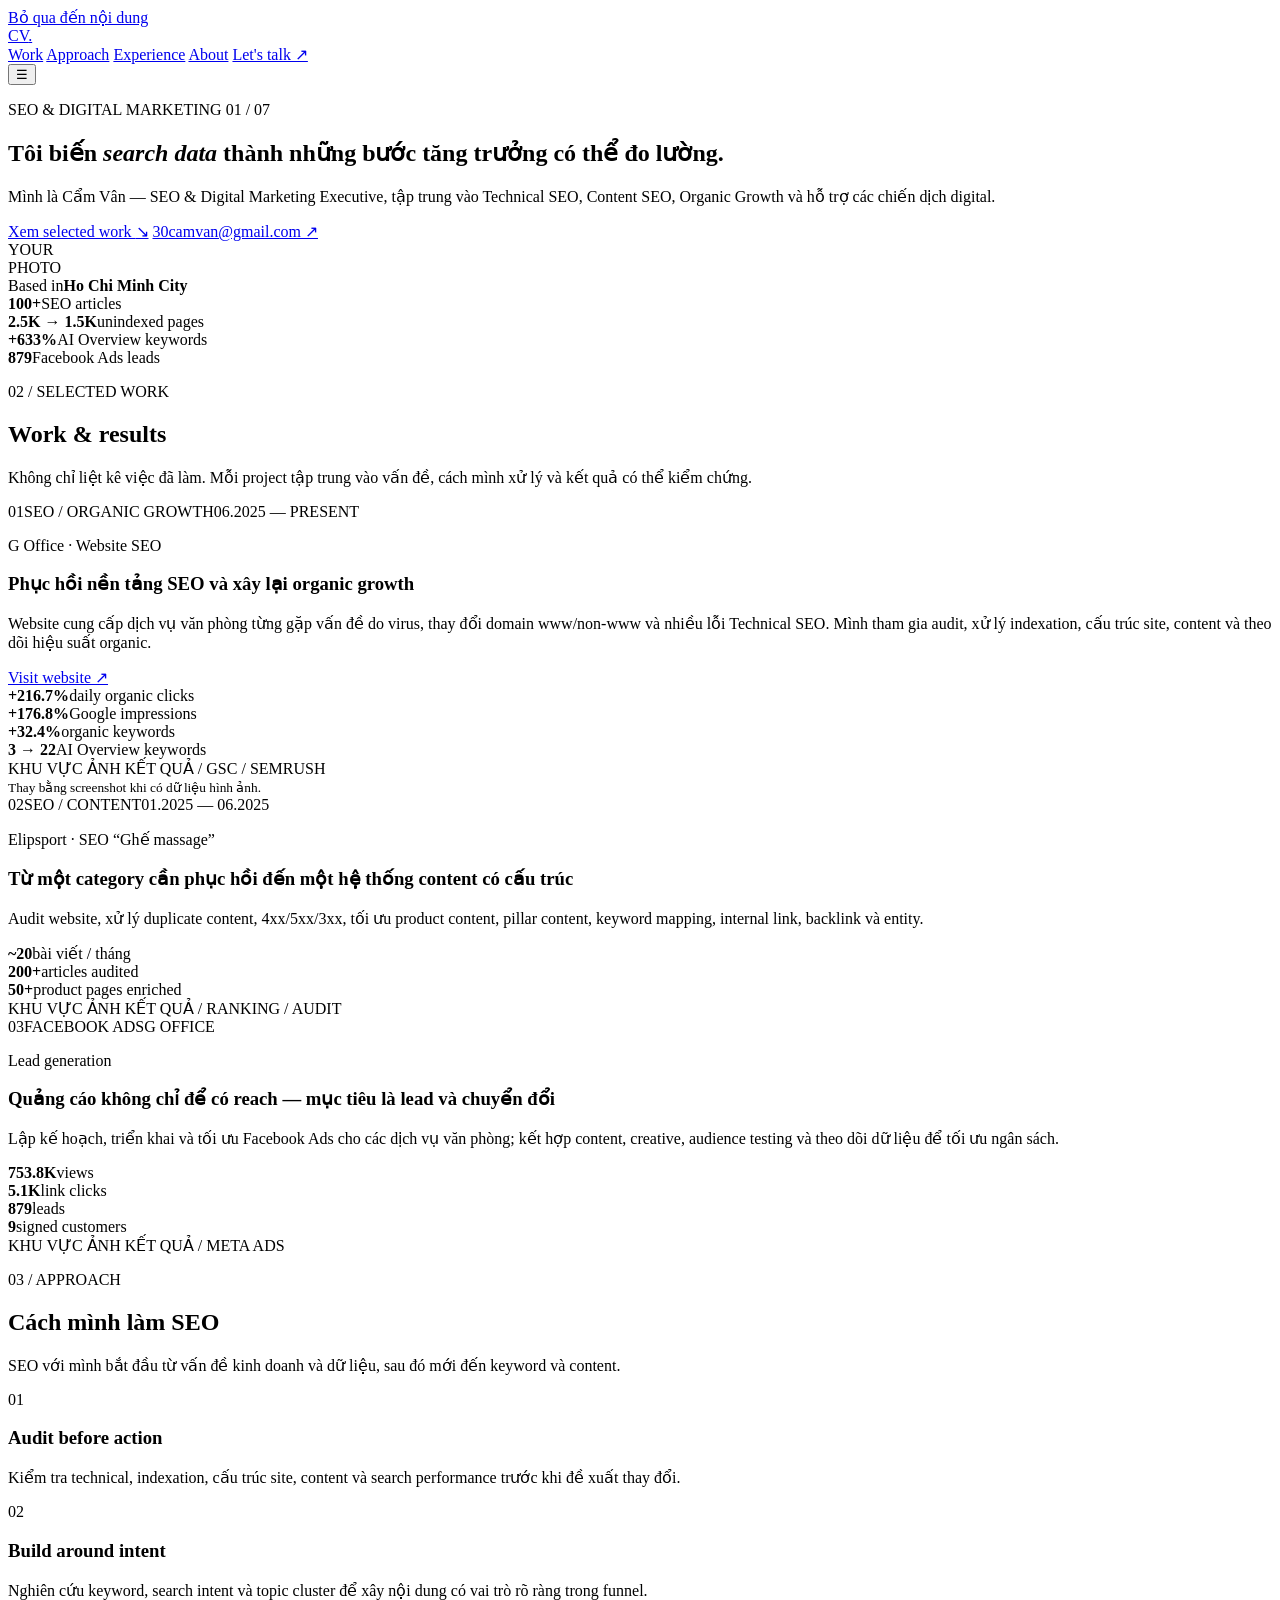
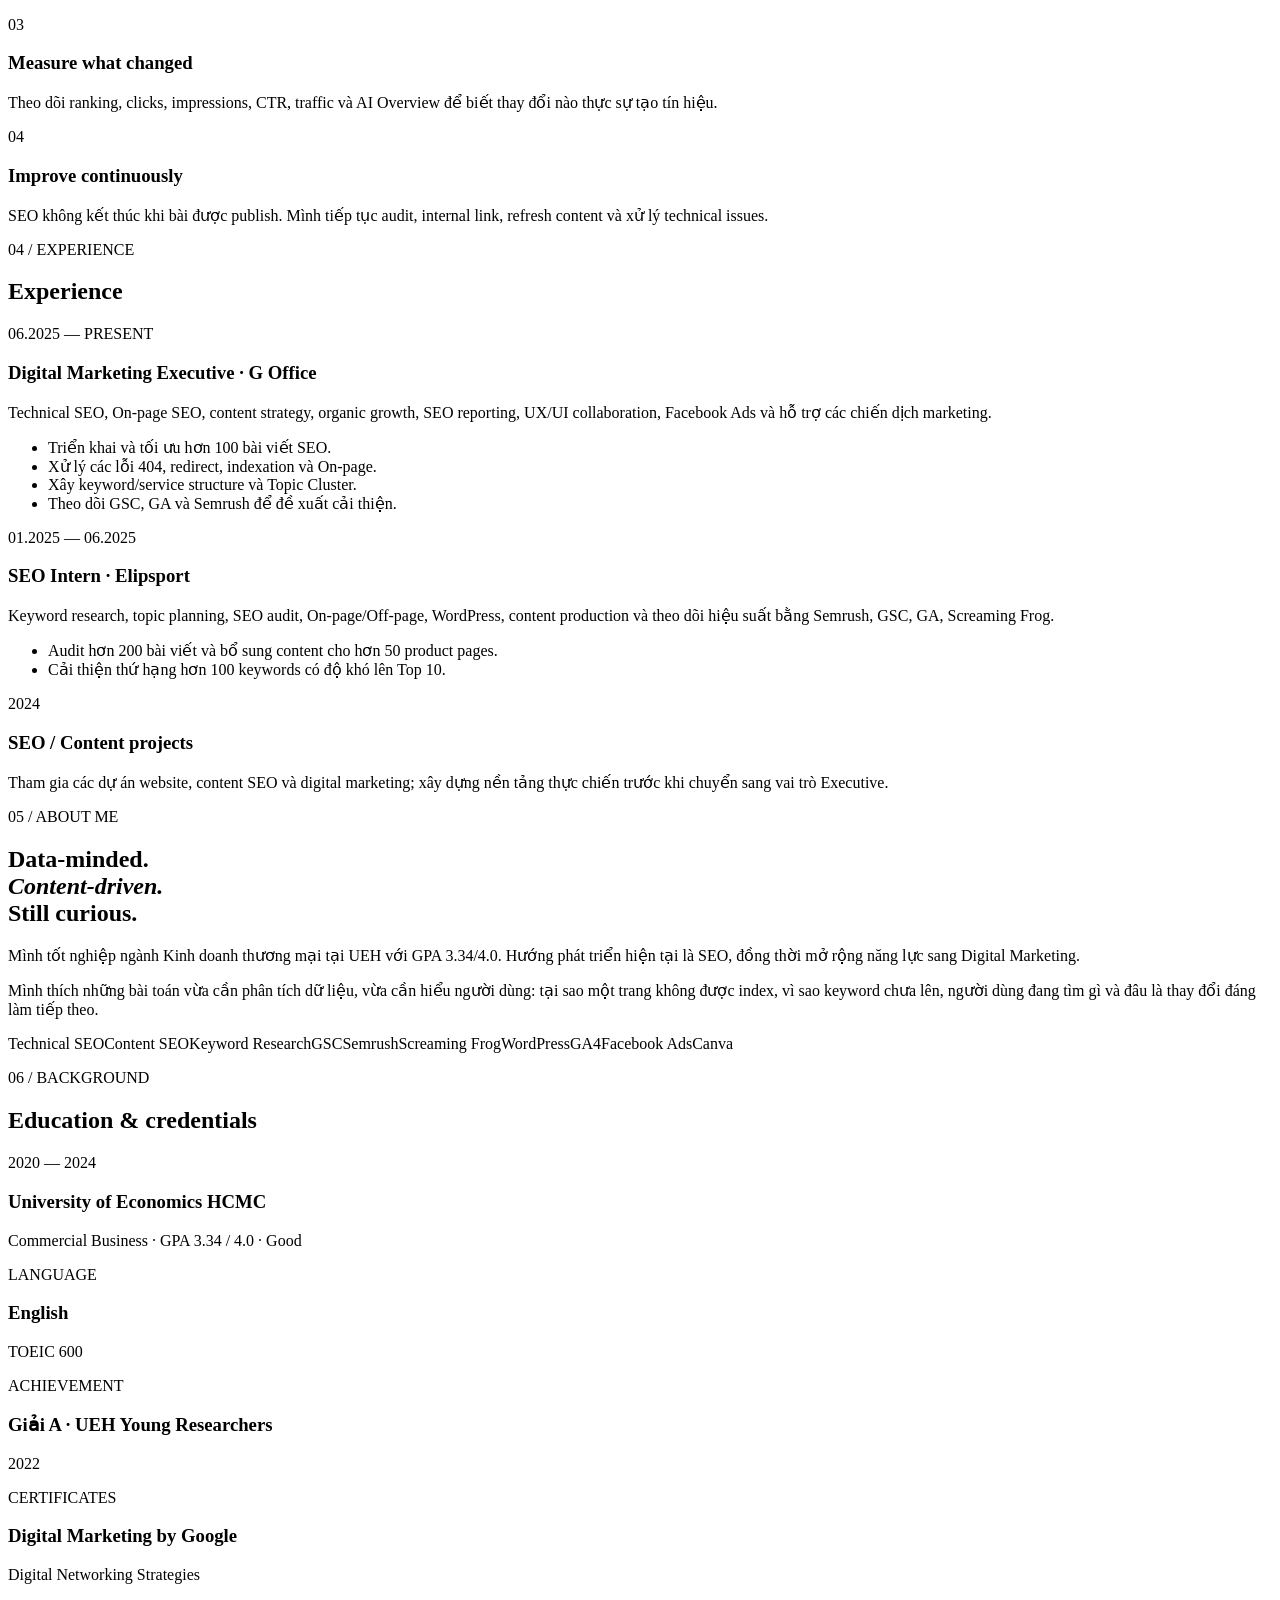
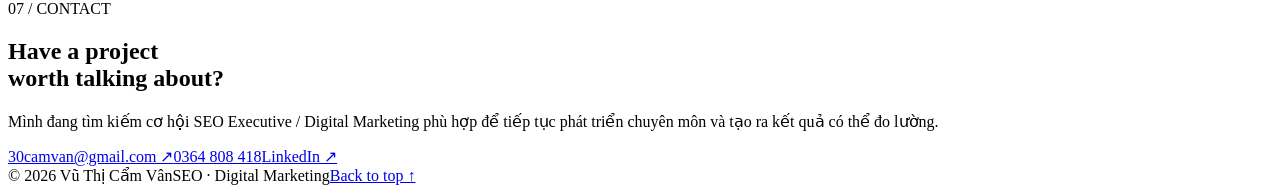
==== index.html @ 43e111ee "Create portfolio website homepage" ====
<!doctype html>
<html lang="vi">
<head>
  <meta charset="utf-8">
  <meta name="viewport" content="width=device-width, initial-scale=1">
  <title>Vũ Thị Cẩm Vân | SEO & Digital Marketing Executive</title>
  <meta name="description" content="Portfolio của Vũ Thị Cẩm Vân — SEO & Digital Marketing Executive tập trung vào Technical SEO, Content SEO, Organic Growth và Facebook Ads.">
  <meta name="author" content="Vũ Thị Cẩm Vân">
  <meta name="robots" content="index, follow">
  <link rel="canonical" href="https://camvanwork.github.io/">
  <meta property="og:type" content="website">
  <meta property="og:locale" content="vi_VN">
  <meta property="og:title" content="Vũ Thị Cẩm Vân | SEO & Digital Marketing Executive">
  <meta property="og:description" content="Portfolio về SEO, Organic Growth, Content và Digital Marketing của Vũ Thị Cẩm Vân.">
  <meta property="og:url" content="https://camvanwork.github.io/">
  <meta name="twitter:card" content="summary_large_image">
  <meta name="theme-color" content="#f4d35e">
  <link rel="stylesheet" href="style.css">
  <script type="application/ld+json">
  {
    "@context":"https://schema.org",
    "@type":"Person",
    "name":"Vũ Thị Cẩm Vân",
    "url":"https://camvanwork.github.io/",
    "jobTitle":"SEO & Digital Marketing Executive",
    "email":"mailto:30camvan@gmail.com",
    "telephone":"+84364808418",
    "sameAs":["https://www.linkedin.com/in/30camvan/"],
    "knowsAbout":["Technical SEO","On-page SEO","Content SEO","Organic Growth","Facebook Ads","Digital Marketing"]
  }
  </script>
</head>
<body>
  <a class="skip-link" href="#main">Bỏ qua đến nội dung</a>

  <header class="site-header">
    <nav class="nav container" aria-label="Điều hướng chính">
      <a class="brand" href="#top" aria-label="Vũ Thị Cẩm Vân - Trang chủ">CV<span>.</span></a>
      <div class="nav-links">
        <a href="#work">Work</a>
        <a href="#approach">Approach</a>
        <a href="#experience">Experience</a>
        <a href="#about">About</a>
        <a class="nav-cta" href="#contact">Let's talk ↗</a>
      </div>
      <button class="menu-toggle" aria-label="Mở menu" aria-expanded="false">☰</button>
    </nav>
  </header>

  <main id="main">
    <section class="hero container" id="top">
      <div class="hero-copy">
        <p class="eyebrow">SEO & DIGITAL MARKETING <span>01 / 07</span></p>
        <h1>Tôi biến <em>search data</em> thành những bước tăng trưởng có thể đo lường.</h1>
        <p class="hero-lead">Mình là Cẩm Vân — SEO & Digital Marketing Executive, tập trung vào Technical SEO, Content SEO, Organic Growth và hỗ trợ các chiến dịch digital.</p>
        <div class="hero-actions">
          <a class="button button-dark" href="#work">Xem selected work <span>↘</span></a>
          <a class="text-link" href="mailto:30camvan@gmail.com">30camvan@gmail.com ↗</a>
        </div>
      </div>
      <div class="hero-side">
        <div class="portrait-placeholder" aria-label="Khu vực ảnh chân dung">
          <span>YOUR<br>PHOTO</span>
        </div>
        <div class="hero-note"><span>Based in</span><strong>Ho Chi Minh City</strong></div>
      </div>
    </section>

    <section class="proof-strip" aria-label="Điểm nổi bật">
      <div class="container proof-grid">
        <div><strong>100+</strong><span>SEO articles</span></div>
        <div><strong>2.5K → 1.5K</strong><span>unindexed pages</span></div>
        <div><strong>+633%</strong><span>AI Overview keywords</span></div>
        <div><strong>879</strong><span>Facebook Ads leads</span></div>
      </div>
    </section>

    <section class="section container" id="work">
      <div class="section-head">
        <p class="eyebrow">02 / SELECTED WORK</p>
        <h2>Work & results</h2>
        <p>Không chỉ liệt kê việc đã làm. Mỗi project tập trung vào vấn đề, cách mình xử lý và kết quả có thể kiểm chứng.</p>
      </div>

      <article class="case-card case-featured">
        <div class="case-meta"><span>01</span><span>SEO / ORGANIC GROWTH</span><span>06.2025 — PRESENT</span></div>
        <div class="case-body">
          <div>
            <p class="case-label">G Office · Website SEO</p>
            <h3>Phục hồi nền tảng SEO và xây lại organic growth</h3>
            <p>Website cung cấp dịch vụ văn phòng từng gặp vấn đề do virus, thay đổi domain www/non-www và nhiều lỗi Technical SEO. Mình tham gia audit, xử lý indexation, cấu trúc site, content và theo dõi hiệu suất organic.</p>
            <a class="arrow-link" href="https://goffice.vn/" target="_blank" rel="noopener noreferrer">Visit website ↗</a>
          </div>
          <div class="metric-grid">
            <div><strong>+216.7%</strong><span>daily organic clicks</span></div>
            <div><strong>+176.8%</strong><span>Google impressions</span></div>
            <div><strong>+32.4%</strong><span>organic keywords</span></div>
            <div><strong>3 → 22</strong><span>AI Overview keywords</span></div>
          </div>
        </div>
        <div class="result-placeholder">KHU VỰC ẢNH KẾT QUẢ / GSC / SEMRUSH<br><small>Thay bằng screenshot khi có dữ liệu hình ảnh.</small></div>
      </article>

      <article class="case-card">
        <div class="case-meta"><span>02</span><span>SEO / CONTENT</span><span>01.2025 — 06.2025</span></div>
        <div class="case-body two-col">
          <div><p class="case-label">Elipsport · SEO “Ghế massage”</p><h3>Từ một category cần phục hồi đến một hệ thống content có cấu trúc</h3><p>Audit website, xử lý duplicate content, 4xx/5xx/3xx, tối ưu product content, pillar content, keyword mapping, internal link, backlink và entity.</p></div>
          <div class="metric-stack"><div><strong>~20</strong><span>bài viết / tháng</span></div><div><strong>200+</strong><span>articles audited</span></div><div><strong>50+</strong><span>product pages enriched</span></div></div>
        </div>
        <div class="result-placeholder compact">KHU VỰC ẢNH KẾT QUẢ / RANKING / AUDIT</div>
      </article>

      <article class="case-card">
        <div class="case-meta"><span>03</span><span>FACEBOOK ADS</span><span>G OFFICE</span></div>
        <div class="case-body two-col">
          <div><p class="case-label">Lead generation</p><h3>Quảng cáo không chỉ để có reach — mục tiêu là lead và chuyển đổi</h3><p>Lập kế hoạch, triển khai và tối ưu Facebook Ads cho các dịch vụ văn phòng; kết hợp content, creative, audience testing và theo dõi dữ liệu để tối ưu ngân sách.</p></div>
          <div class="metric-stack"><div><strong>753.8K</strong><span>views</span></div><div><strong>5.1K</strong><span>link clicks</span></div><div><strong>879</strong><span>leads</span></div><div><strong>9</strong><span>signed customers</span></div></div>
        </div>
        <div class="result-placeholder compact">KHU VỰC ẢNH KẾT QUẢ / META ADS</div>
      </article>
    </section>

    <section class="section section-soft" id="approach">
      <div class="container">
        <div class="section-head narrow"><p class="eyebrow">03 / APPROACH</p><h2>Cách mình làm SEO</h2><p>SEO với mình bắt đầu từ vấn đề kinh doanh và dữ liệu, sau đó mới đến keyword và content.</p></div>
        <div class="approach-list">
          <div class="approach-item"><span>01</span><div><h3>Audit before action</h3><p>Kiểm tra technical, indexation, cấu trúc site, content và search performance trước khi đề xuất thay đổi.</p></div></div>
          <div class="approach-item"><span>02</span><div><h3>Build around intent</h3><p>Nghiên cứu keyword, search intent và topic cluster để xây nội dung có vai trò rõ ràng trong funnel.</p></div></div>
          <div class="approach-item"><span>03</span><div><h3>Measure what changed</h3><p>Theo dõi ranking, clicks, impressions, CTR, traffic và AI Overview để biết thay đổi nào thực sự tạo tín hiệu.</p></div></div>
          <div class="approach-item"><span>04</span><div><h3>Improve continuously</h3><p>SEO không kết thúc khi bài được publish. Mình tiếp tục audit, internal link, refresh content và xử lý technical issues.</p></div></div>
        </div>
      </div>
    </section>

    <section class="section container" id="experience">
      <div class="section-head"><p class="eyebrow">04 / EXPERIENCE</p><h2>Experience</h2></div>
      <div class="timeline">
        <article><div class="timeline-date">06.2025 — PRESENT</div><div><h3>Digital Marketing Executive · G Office</h3><p>Technical SEO, On-page SEO, content strategy, organic growth, SEO reporting, UX/UI collaboration, Facebook Ads và hỗ trợ các chiến dịch marketing.</p><ul><li>Triển khai và tối ưu hơn 100 bài viết SEO.</li><li>Xử lý các lỗi 404, redirect, indexation và On-page.</li><li>Xây keyword/service structure và Topic Cluster.</li><li>Theo dõi GSC, GA và Semrush để đề xuất cải thiện.</li></ul></div></article>
        <article><div class="timeline-date">01.2025 — 06.2025</div><div><h3>SEO Intern · Elipsport</h3><p>Keyword research, topic planning, SEO audit, On-page/Off-page, WordPress, content production và theo dõi hiệu suất bằng Semrush, GSC, GA, Screaming Frog.</p><ul><li>Audit hơn 200 bài viết và bổ sung content cho hơn 50 product pages.</li><li>Cải thiện thứ hạng hơn 100 keywords có độ khó lên Top 10.</li></ul></div></article>
        <article><div class="timeline-date">2024</div><div><h3>SEO / Content projects</h3><p>Tham gia các dự án website, content SEO và digital marketing; xây dựng nền tảng thực chiến trước khi chuyển sang vai trò Executive.</p></div></article>
      </div>
    </section>

    <section class="section section-dark" id="about">
      <div class="container about-grid">
        <div><p class="eyebrow light">05 / ABOUT ME</p><h2>Data-minded.<br><em>Content-driven.</em><br>Still curious.</h2></div>
        <div class="about-copy"><p>Mình tốt nghiệp ngành Kinh doanh thương mại tại UEH với GPA 3.34/4.0. Hướng phát triển hiện tại là SEO, đồng thời mở rộng năng lực sang Digital Marketing.</p><p>Mình thích những bài toán vừa cần phân tích dữ liệu, vừa cần hiểu người dùng: tại sao một trang không được index, vì sao keyword chưa lên, người dùng đang tìm gì và đâu là thay đổi đáng làm tiếp theo.</p><div class="skill-tags"><span>Technical SEO</span><span>Content SEO</span><span>Keyword Research</span><span>GSC</span><span>Semrush</span><span>Screaming Frog</span><span>WordPress</span><span>GA4</span><span>Facebook Ads</span><span>Canva</span></div></div>
      </div>
    </section>

    <section class="section container" id="education">
      <div class="section-head"><p class="eyebrow">06 / BACKGROUND</p><h2>Education & credentials</h2></div>
      <div class="background-grid">
        <div><span>2020 — 2024</span><h3>University of Economics HCMC</h3><p>Commercial Business · GPA 3.34 / 4.0 · Good</p></div>
        <div><span>LANGUAGE</span><h3>English</h3><p>TOEIC 600</p></div>
        <div><span>ACHIEVEMENT</span><h3>Giải A · UEH Young Researchers</h3><p>2022</p></div>
        <div><span>CERTIFICATES</span><h3>Digital Marketing by Google</h3><p>Digital Networking Strategies</p></div>
      </div>
    </section>

    <section class="contact container" id="contact">
      <p class="eyebrow">07 / CONTACT</p>
      <h2>Have a project<br>worth talking about?</h2>
      <p>Mình đang tìm kiếm cơ hội SEO Executive / Digital Marketing phù hợp để tiếp tục phát triển chuyên môn và tạo ra kết quả có thể đo lường.</p>
      <div class="contact-links"><a href="mailto:30camvan@gmail.com">30camvan@gmail.com ↗</a><a href="tel:+84364808418">0364 808 418</a><a href="https://www.linkedin.com/in/30camvan/" target="_blank" rel="noopener noreferrer">LinkedIn ↗</a></div>
    </section>
  </main>

  <footer class="footer"><div class="container"><span>© 2026 Vũ Thị Cẩm Vân</span><span>SEO · Digital Marketing</span><a href="#top">Back to top ↑</a></div></footer>
  <script src="script.js" defer></script>
</body>
</html>
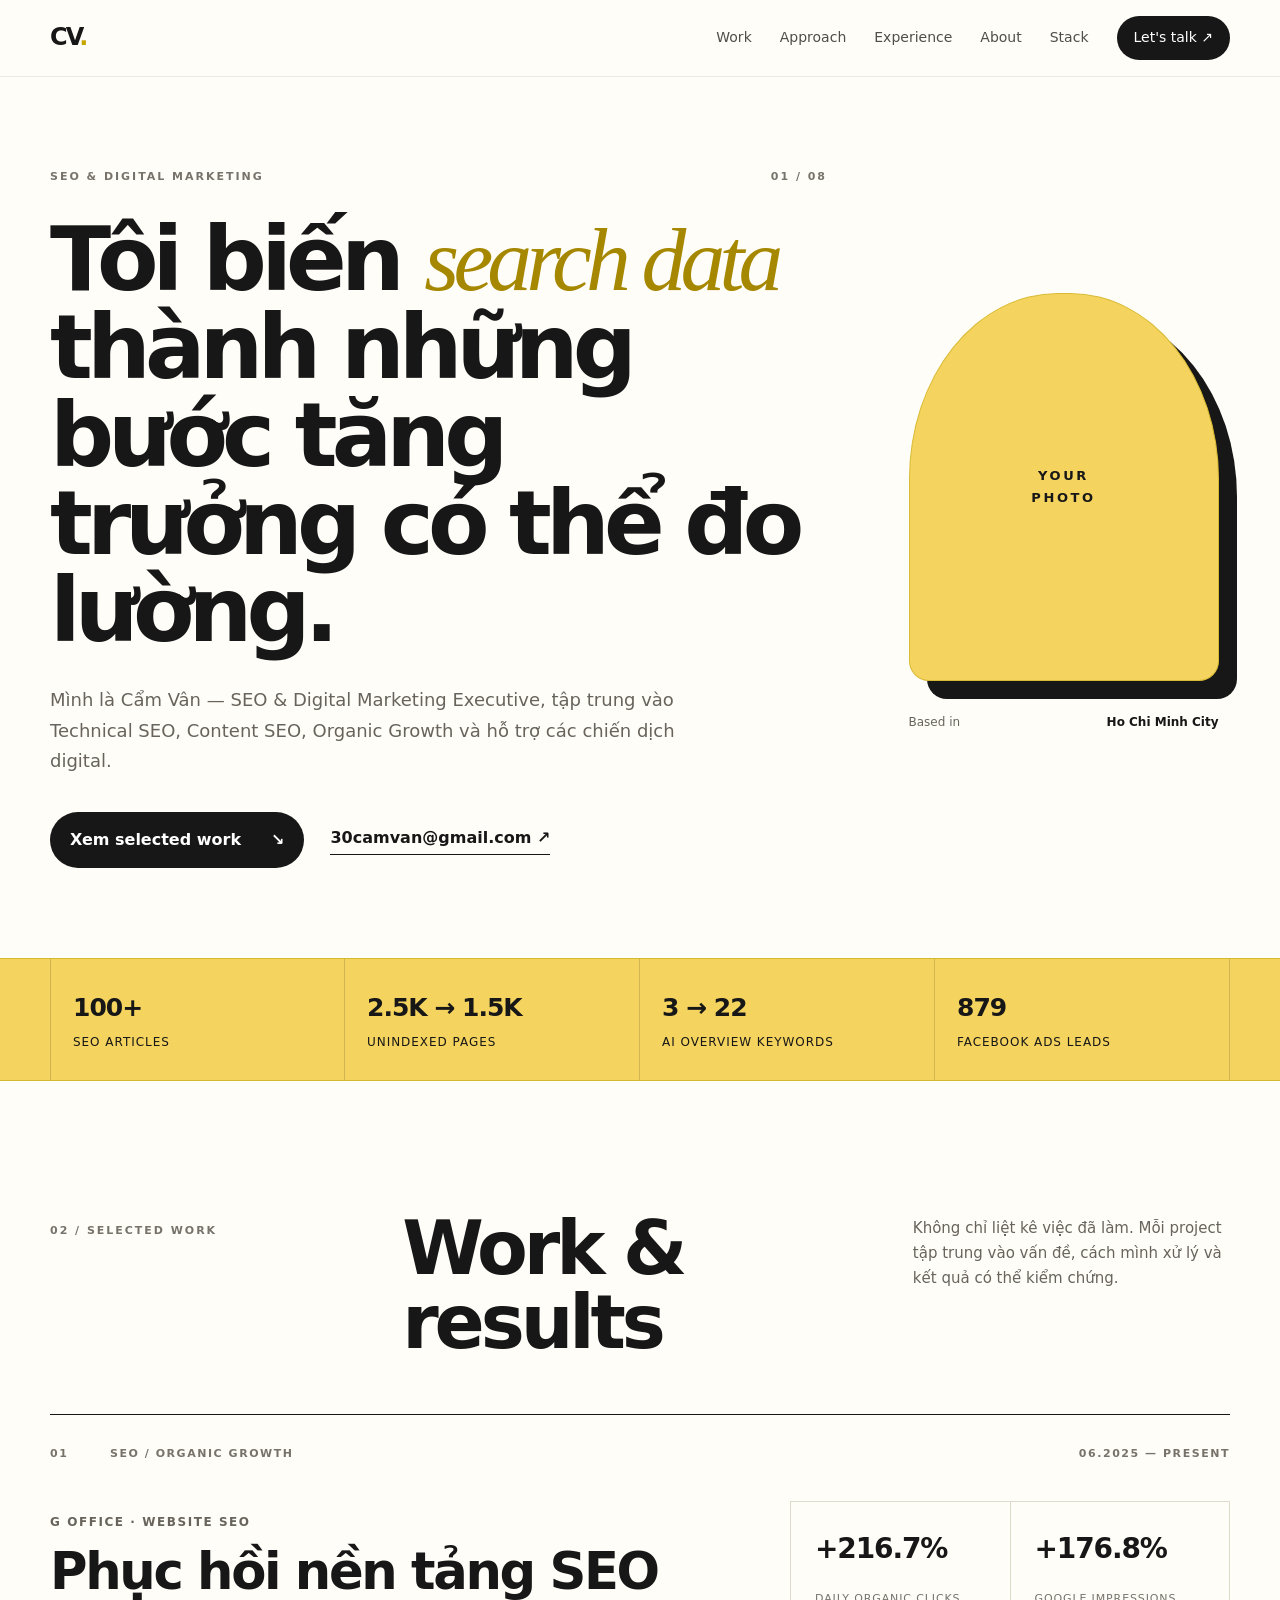
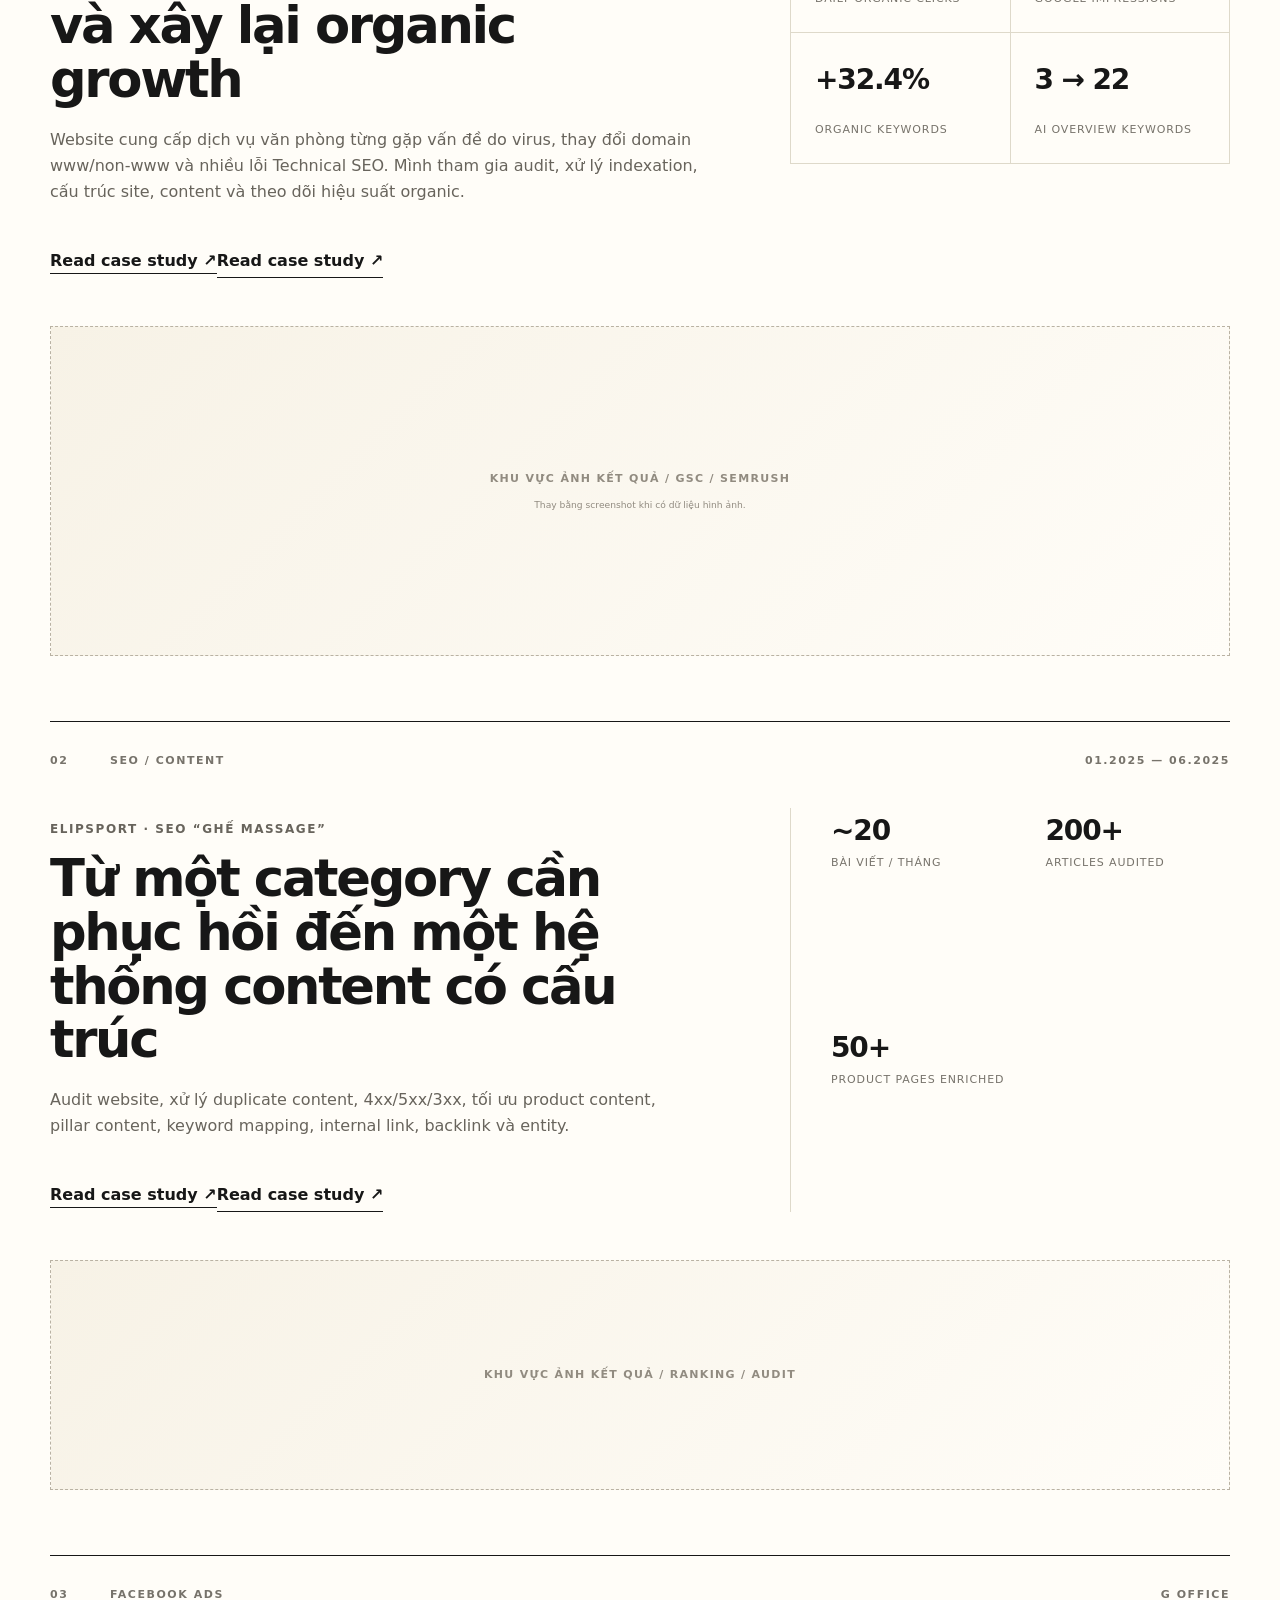
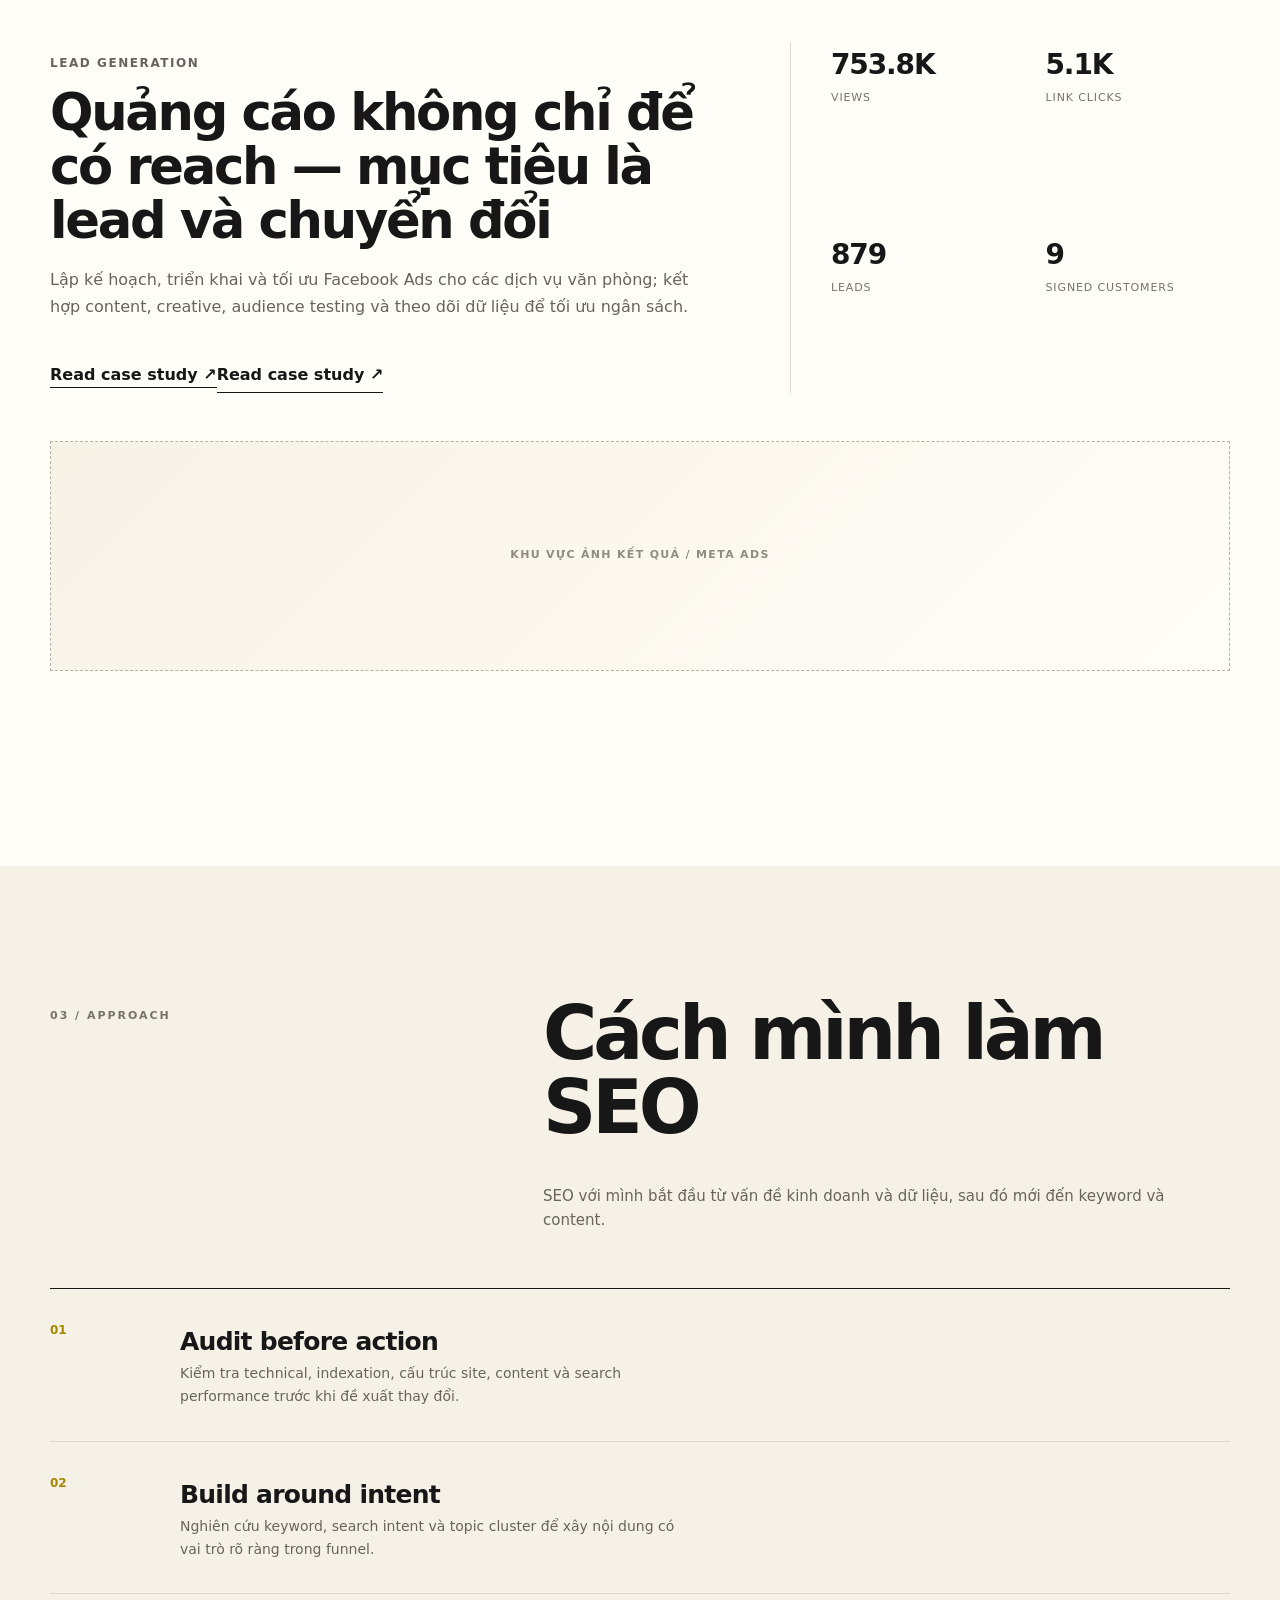
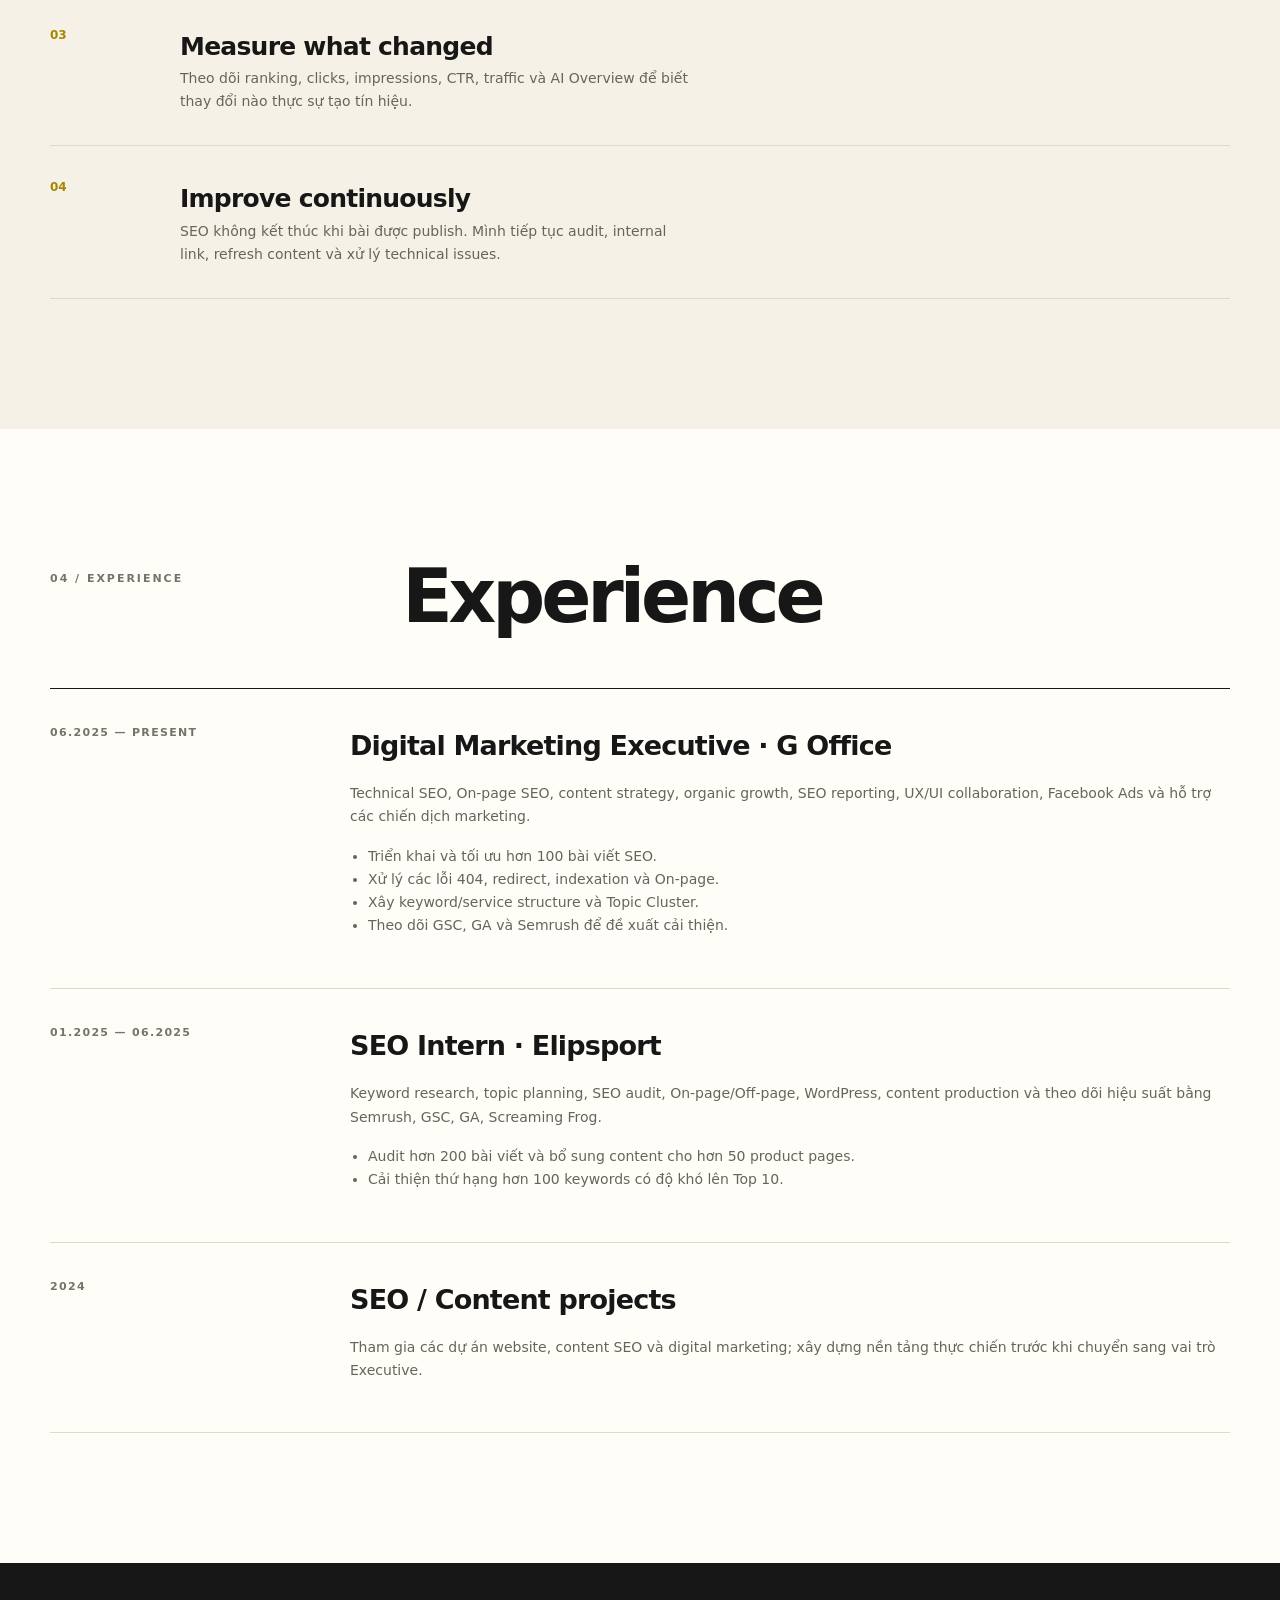
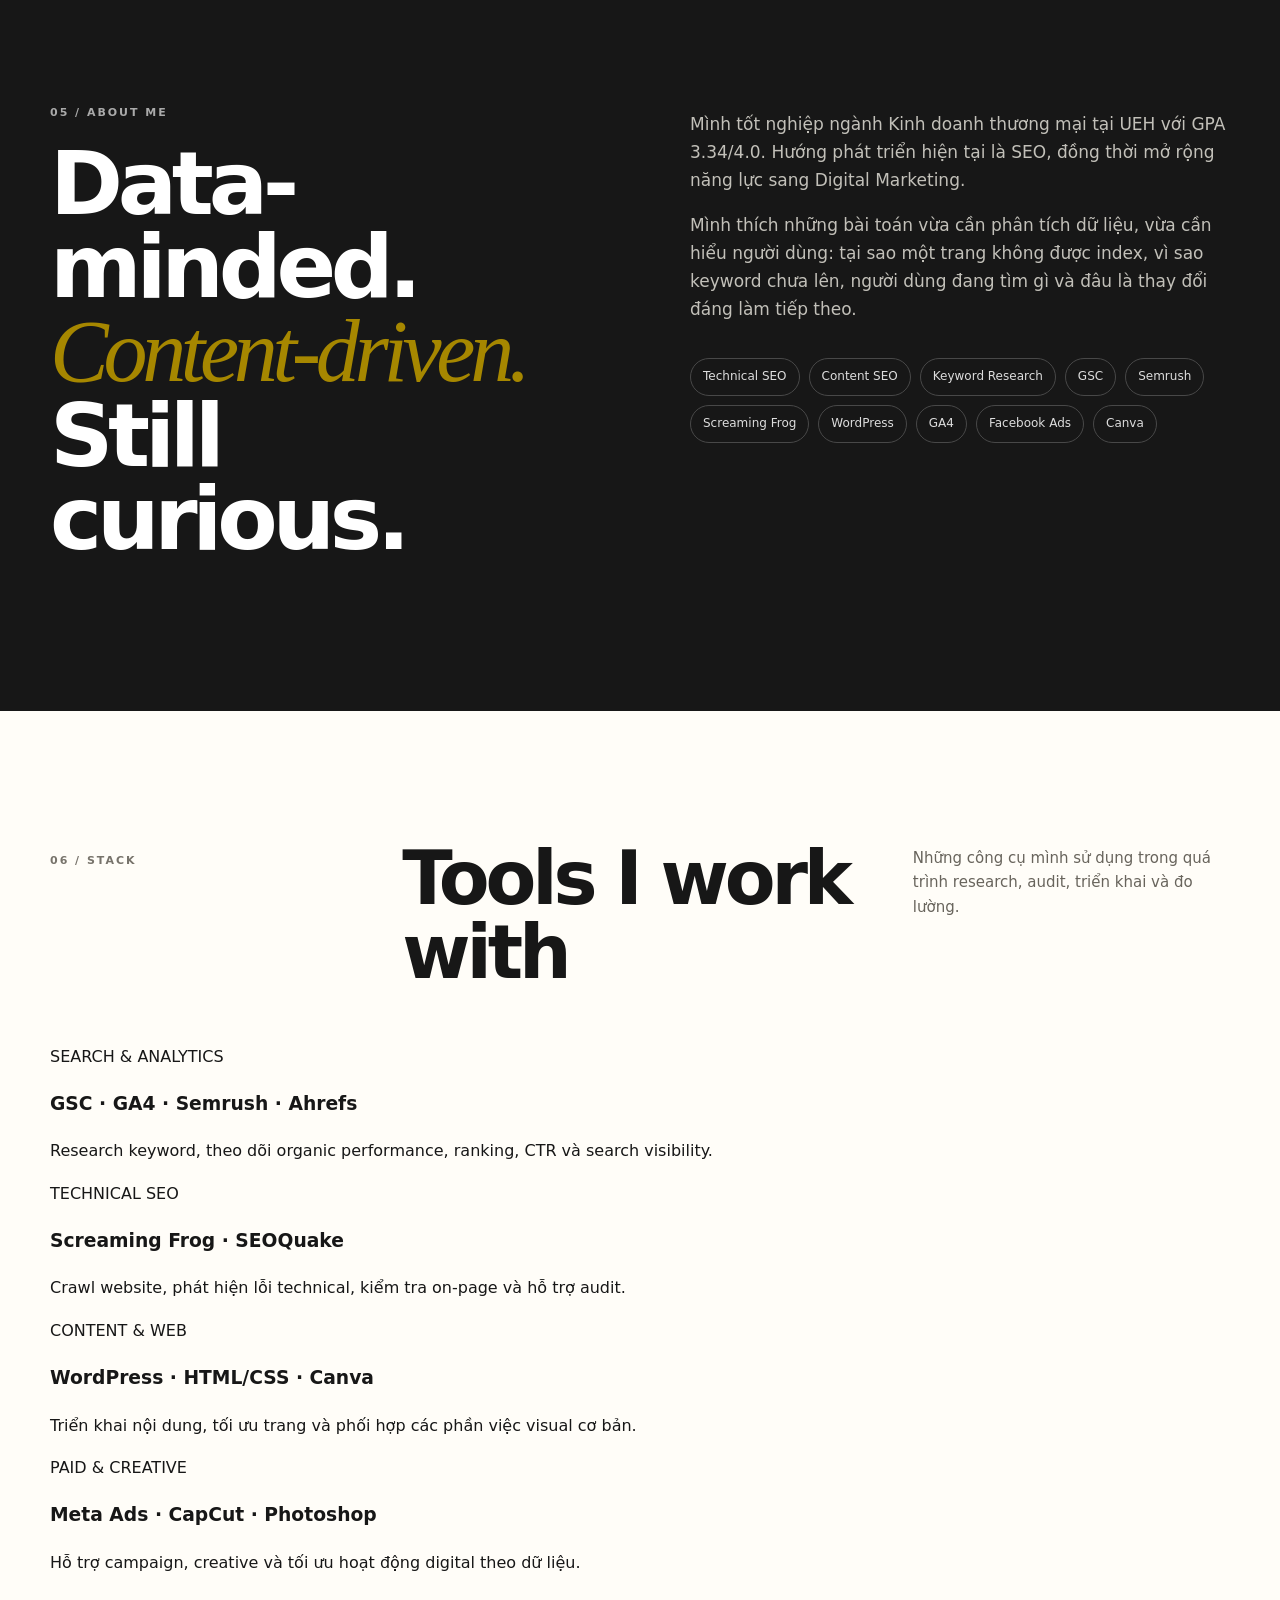
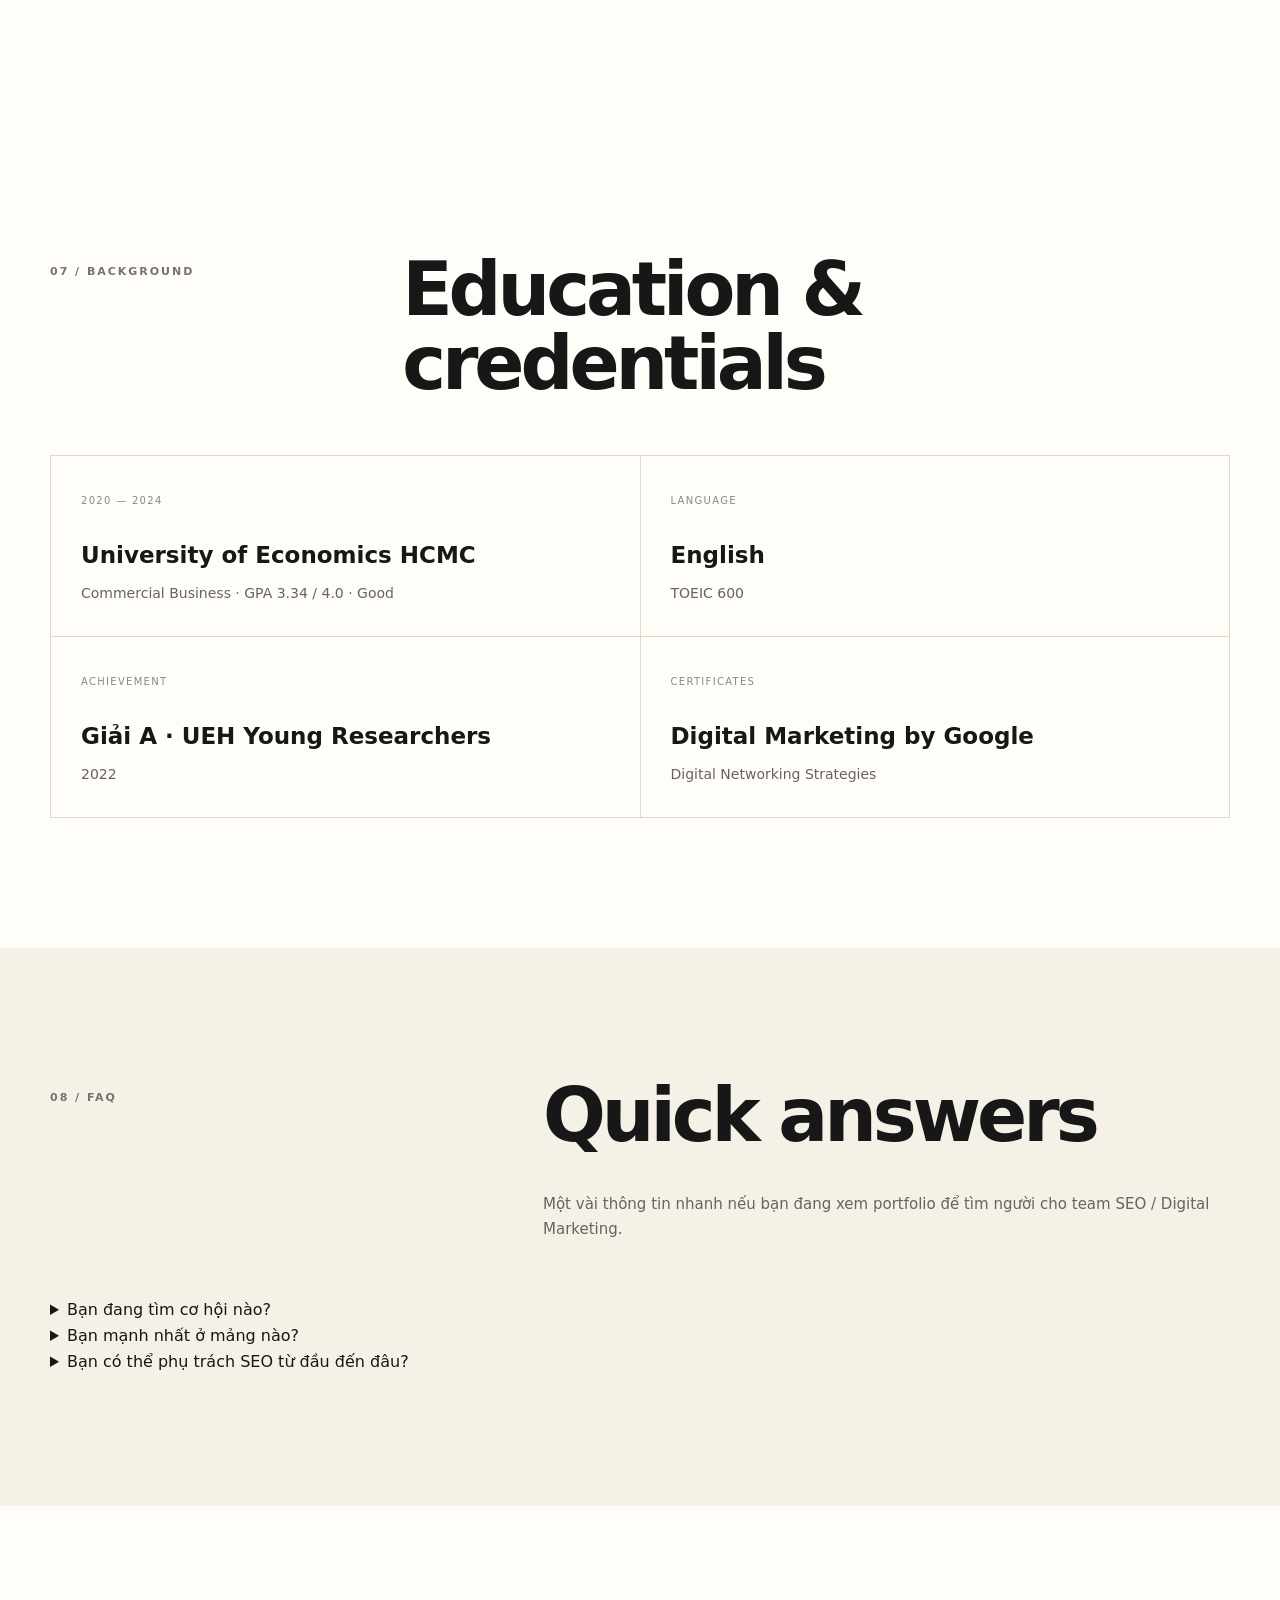
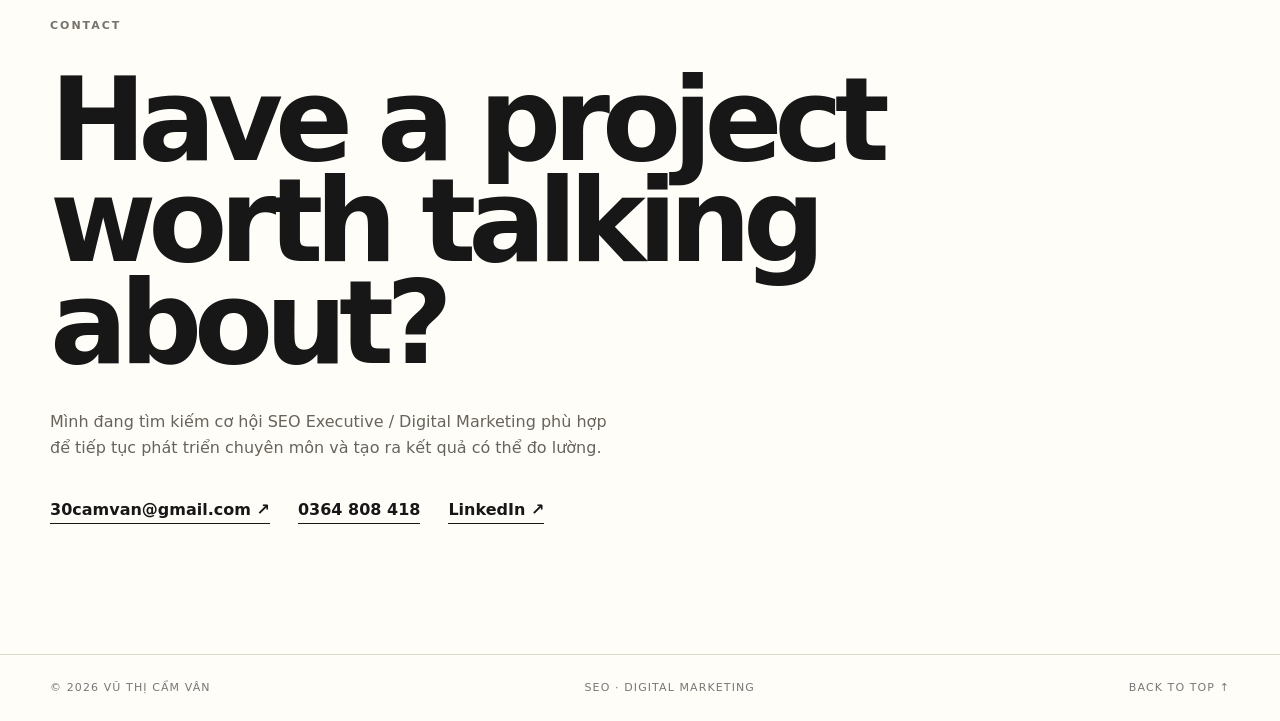
==== commit e1020a5f: "Complete portfolio homepage sections and SEO markup" ====
--- a/index.html
+++ b/index.html
@@ -1,172 +1,29 @@
 <!doctype html>
 <html lang="vi">
 <head>
-  <meta charset="utf-8">
-  <meta name="viewport" content="width=device-width, initial-scale=1">
-  <title>Vũ Thị Cẩm Vân | SEO & Digital Marketing Executive</title>
-  <meta name="description" content="Portfolio của Vũ Thị Cẩm Vân — SEO & Digital Marketing Executive tập trung vào Technical SEO, Content SEO, Organic Growth và Facebook Ads.">
-  <meta name="author" content="Vũ Thị Cẩm Vân">
-  <meta name="robots" content="index, follow">
-  <link rel="canonical" href="https://camvanwork.github.io/">
-  <meta property="og:type" content="website">
-  <meta property="og:locale" content="vi_VN">
-  <meta property="og:title" content="Vũ Thị Cẩm Vân | SEO & Digital Marketing Executive">
-  <meta property="og:description" content="Portfolio về SEO, Organic Growth, Content và Digital Marketing của Vũ Thị Cẩm Vân.">
-  <meta property="og:url" content="https://camvanwork.github.io/">
-  <meta name="twitter:card" content="summary_large_image">
-  <meta name="theme-color" content="#f4d35e">
-  <link rel="stylesheet" href="style.css">
-  <script type="application/ld+json">
-  {
-    "@context":"https://schema.org",
-    "@type":"Person",
-    "name":"Vũ Thị Cẩm Vân",
-    "url":"https://camvanwork.github.io/",
-    "jobTitle":"SEO & Digital Marketing Executive",
-    "email":"mailto:30camvan@gmail.com",
-    "telephone":"+84364808418",
-    "sameAs":["https://www.linkedin.com/in/30camvan/"],
-    "knowsAbout":["Technical SEO","On-page SEO","Content SEO","Organic Growth","Facebook Ads","Digital Marketing"]
-  }
-  </script>
+<meta charset="utf-8"><meta name="viewport" content="width=device-width,initial-scale=1">
+<title>Vũ Thị Cẩm Vân | SEO & Digital Marketing Executive</title>
+<meta name="description" content="Portfolio của Vũ Thị Cẩm Vân — SEO & Digital Marketing Executive tập trung vào Technical SEO, Content SEO, Organic Growth và Facebook Ads."><meta name="author" content="Vũ Thị Cẩm Vân"><meta name="robots" content="index,follow"><link rel="canonical" href="https://camvanwork.github.io/">
+<meta property="og:type" content="website"><meta property="og:locale" content="vi_VN"><meta property="og:title" content="Vũ Thị Cẩm Vân | SEO & Digital Marketing Executive"><meta property="og:description" content="Portfolio về SEO, Organic Growth, Content và Digital Marketing của Vũ Thị Cẩm Vân."><meta property="og:url" content="https://camvanwork.github.io/"><meta name="twitter:card" content="summary_large_image"><meta name="theme-color" content="#f4d35e">
+<link rel="stylesheet" href="style.css">
+<script type="application/ld+json">{"@context":"https://schema.org","@graph":[{"@type":"Person","name":"Vũ Thị Cẩm Vân","url":"https://camvanwork.github.io/","jobTitle":"SEO & Digital Marketing Executive","email":"mailto:30camvan@gmail.com","telephone":"+84364808418","sameAs":["https://www.linkedin.com/in/30camvan/"],"knowsAbout":["Technical SEO","On-page SEO","Content SEO","Organic Growth","Facebook Ads","Digital Marketing"]},{"@type":"WebSite","name":"Vũ Thị Cẩm Vân — Portfolio","url":"https://camvanwork.github.io/","inLanguage":"vi-VN"}]}</script>
 </head>
 <body>
-  <a class="skip-link" href="#main">Bỏ qua đến nội dung</a>
-
-  <header class="site-header">
-    <nav class="nav container" aria-label="Điều hướng chính">
-      <a class="brand" href="#top" aria-label="Vũ Thị Cẩm Vân - Trang chủ">CV<span>.</span></a>
-      <div class="nav-links">
-        <a href="#work">Work</a>
-        <a href="#approach">Approach</a>
-        <a href="#experience">Experience</a>
-        <a href="#about">About</a>
-        <a class="nav-cta" href="#contact">Let's talk ↗</a>
-      </div>
-      <button class="menu-toggle" aria-label="Mở menu" aria-expanded="false">☰</button>
-    </nav>
-  </header>
-
-  <main id="main">
-    <section class="hero container" id="top">
-      <div class="hero-copy">
-        <p class="eyebrow">SEO & DIGITAL MARKETING <span>01 / 07</span></p>
-        <h1>Tôi biến <em>search data</em> thành những bước tăng trưởng có thể đo lường.</h1>
-        <p class="hero-lead">Mình là Cẩm Vân — SEO & Digital Marketing Executive, tập trung vào Technical SEO, Content SEO, Organic Growth và hỗ trợ các chiến dịch digital.</p>
-        <div class="hero-actions">
-          <a class="button button-dark" href="#work">Xem selected work <span>↘</span></a>
-          <a class="text-link" href="mailto:30camvan@gmail.com">30camvan@gmail.com ↗</a>
-        </div>
-      </div>
-      <div class="hero-side">
-        <div class="portrait-placeholder" aria-label="Khu vực ảnh chân dung">
-          <span>YOUR<br>PHOTO</span>
-        </div>
-        <div class="hero-note"><span>Based in</span><strong>Ho Chi Minh City</strong></div>
-      </div>
-    </section>
-
-    <section class="proof-strip" aria-label="Điểm nổi bật">
-      <div class="container proof-grid">
-        <div><strong>100+</strong><span>SEO articles</span></div>
-        <div><strong>2.5K → 1.5K</strong><span>unindexed pages</span></div>
-        <div><strong>+633%</strong><span>AI Overview keywords</span></div>
-        <div><strong>879</strong><span>Facebook Ads leads</span></div>
-      </div>
-    </section>
-
-    <section class="section container" id="work">
-      <div class="section-head">
-        <p class="eyebrow">02 / SELECTED WORK</p>
-        <h2>Work & results</h2>
-        <p>Không chỉ liệt kê việc đã làm. Mỗi project tập trung vào vấn đề, cách mình xử lý và kết quả có thể kiểm chứng.</p>
-      </div>
-
-      <article class="case-card case-featured">
-        <div class="case-meta"><span>01</span><span>SEO / ORGANIC GROWTH</span><span>06.2025 — PRESENT</span></div>
-        <div class="case-body">
-          <div>
-            <p class="case-label">G Office · Website SEO</p>
-            <h3>Phục hồi nền tảng SEO và xây lại organic growth</h3>
-            <p>Website cung cấp dịch vụ văn phòng từng gặp vấn đề do virus, thay đổi domain www/non-www và nhiều lỗi Technical SEO. Mình tham gia audit, xử lý indexation, cấu trúc site, content và theo dõi hiệu suất organic.</p>
-            <a class="arrow-link" href="https://goffice.vn/" target="_blank" rel="noopener noreferrer">Visit website ↗</a>
-          </div>
-          <div class="metric-grid">
-            <div><strong>+216.7%</strong><span>daily organic clicks</span></div>
-            <div><strong>+176.8%</strong><span>Google impressions</span></div>
-            <div><strong>+32.4%</strong><span>organic keywords</span></div>
-            <div><strong>3 → 22</strong><span>AI Overview keywords</span></div>
-          </div>
-        </div>
-        <div class="result-placeholder">KHU VỰC ẢNH KẾT QUẢ / GSC / SEMRUSH<br><small>Thay bằng screenshot khi có dữ liệu hình ảnh.</small></div>
-      </article>
-
-      <article class="case-card">
-        <div class="case-meta"><span>02</span><span>SEO / CONTENT</span><span>01.2025 — 06.2025</span></div>
-        <div class="case-body two-col">
-          <div><p class="case-label">Elipsport · SEO “Ghế massage”</p><h3>Từ một category cần phục hồi đến một hệ thống content có cấu trúc</h3><p>Audit website, xử lý duplicate content, 4xx/5xx/3xx, tối ưu product content, pillar content, keyword mapping, internal link, backlink và entity.</p></div>
-          <div class="metric-stack"><div><strong>~20</strong><span>bài viết / tháng</span></div><div><strong>200+</strong><span>articles audited</span></div><div><strong>50+</strong><span>product pages enriched</span></div></div>
-        </div>
-        <div class="result-placeholder compact">KHU VỰC ẢNH KẾT QUẢ / RANKING / AUDIT</div>
-      </article>
-
-      <article class="case-card">
-        <div class="case-meta"><span>03</span><span>FACEBOOK ADS</span><span>G OFFICE</span></div>
-        <div class="case-body two-col">
-          <div><p class="case-label">Lead generation</p><h3>Quảng cáo không chỉ để có reach — mục tiêu là lead và chuyển đổi</h3><p>Lập kế hoạch, triển khai và tối ưu Facebook Ads cho các dịch vụ văn phòng; kết hợp content, creative, audience testing và theo dõi dữ liệu để tối ưu ngân sách.</p></div>
-          <div class="metric-stack"><div><strong>753.8K</strong><span>views</span></div><div><strong>5.1K</strong><span>link clicks</span></div><div><strong>879</strong><span>leads</span></div><div><strong>9</strong><span>signed customers</span></div></div>
-        </div>
-        <div class="result-placeholder compact">KHU VỰC ẢNH KẾT QUẢ / META ADS</div>
-      </article>
-    </section>
-
-    <section class="section section-soft" id="approach">
-      <div class="container">
-        <div class="section-head narrow"><p class="eyebrow">03 / APPROACH</p><h2>Cách mình làm SEO</h2><p>SEO với mình bắt đầu từ vấn đề kinh doanh và dữ liệu, sau đó mới đến keyword và content.</p></div>
-        <div class="approach-list">
-          <div class="approach-item"><span>01</span><div><h3>Audit before action</h3><p>Kiểm tra technical, indexation, cấu trúc site, content và search performance trước khi đề xuất thay đổi.</p></div></div>
-          <div class="approach-item"><span>02</span><div><h3>Build around intent</h3><p>Nghiên cứu keyword, search intent và topic cluster để xây nội dung có vai trò rõ ràng trong funnel.</p></div></div>
-          <div class="approach-item"><span>03</span><div><h3>Measure what changed</h3><p>Theo dõi ranking, clicks, impressions, CTR, traffic và AI Overview để biết thay đổi nào thực sự tạo tín hiệu.</p></div></div>
-          <div class="approach-item"><span>04</span><div><h3>Improve continuously</h3><p>SEO không kết thúc khi bài được publish. Mình tiếp tục audit, internal link, refresh content và xử lý technical issues.</p></div></div>
-        </div>
-      </div>
-    </section>
-
-    <section class="section container" id="experience">
-      <div class="section-head"><p class="eyebrow">04 / EXPERIENCE</p><h2>Experience</h2></div>
-      <div class="timeline">
-        <article><div class="timeline-date">06.2025 — PRESENT</div><div><h3>Digital Marketing Executive · G Office</h3><p>Technical SEO, On-page SEO, content strategy, organic growth, SEO reporting, UX/UI collaboration, Facebook Ads và hỗ trợ các chiến dịch marketing.</p><ul><li>Triển khai và tối ưu hơn 100 bài viết SEO.</li><li>Xử lý các lỗi 404, redirect, indexation và On-page.</li><li>Xây keyword/service structure và Topic Cluster.</li><li>Theo dõi GSC, GA và Semrush để đề xuất cải thiện.</li></ul></div></article>
-        <article><div class="timeline-date">01.2025 — 06.2025</div><div><h3>SEO Intern · Elipsport</h3><p>Keyword research, topic planning, SEO audit, On-page/Off-page, WordPress, content production và theo dõi hiệu suất bằng Semrush, GSC, GA, Screaming Frog.</p><ul><li>Audit hơn 200 bài viết và bổ sung content cho hơn 50 product pages.</li><li>Cải thiện thứ hạng hơn 100 keywords có độ khó lên Top 10.</li></ul></div></article>
-        <article><div class="timeline-date">2024</div><div><h3>SEO / Content projects</h3><p>Tham gia các dự án website, content SEO và digital marketing; xây dựng nền tảng thực chiến trước khi chuyển sang vai trò Executive.</p></div></article>
-      </div>
-    </section>
-
-    <section class="section section-dark" id="about">
-      <div class="container about-grid">
-        <div><p class="eyebrow light">05 / ABOUT ME</p><h2>Data-minded.<br><em>Content-driven.</em><br>Still curious.</h2></div>
-        <div class="about-copy"><p>Mình tốt nghiệp ngành Kinh doanh thương mại tại UEH với GPA 3.34/4.0. Hướng phát triển hiện tại là SEO, đồng thời mở rộng năng lực sang Digital Marketing.</p><p>Mình thích những bài toán vừa cần phân tích dữ liệu, vừa cần hiểu người dùng: tại sao một trang không được index, vì sao keyword chưa lên, người dùng đang tìm gì và đâu là thay đổi đáng làm tiếp theo.</p><div class="skill-tags"><span>Technical SEO</span><span>Content SEO</span><span>Keyword Research</span><span>GSC</span><span>Semrush</span><span>Screaming Frog</span><span>WordPress</span><span>GA4</span><span>Facebook Ads</span><span>Canva</span></div></div>
-      </div>
-    </section>
-
-    <section class="section container" id="education">
-      <div class="section-head"><p class="eyebrow">06 / BACKGROUND</p><h2>Education & credentials</h2></div>
-      <div class="background-grid">
-        <div><span>2020 — 2024</span><h3>University of Economics HCMC</h3><p>Commercial Business · GPA 3.34 / 4.0 · Good</p></div>
-        <div><span>LANGUAGE</span><h3>English</h3><p>TOEIC 600</p></div>
-        <div><span>ACHIEVEMENT</span><h3>Giải A · UEH Young Researchers</h3><p>2022</p></div>
-        <div><span>CERTIFICATES</span><h3>Digital Marketing by Google</h3><p>Digital Networking Strategies</p></div>
-      </div>
-    </section>
-
-    <section class="contact container" id="contact">
-      <p class="eyebrow">07 / CONTACT</p>
-      <h2>Have a project<br>worth talking about?</h2>
-      <p>Mình đang tìm kiếm cơ hội SEO Executive / Digital Marketing phù hợp để tiếp tục phát triển chuyên môn và tạo ra kết quả có thể đo lường.</p>
-      <div class="contact-links"><a href="mailto:30camvan@gmail.com">30camvan@gmail.com ↗</a><a href="tel:+84364808418">0364 808 418</a><a href="https://www.linkedin.com/in/30camvan/" target="_blank" rel="noopener noreferrer">LinkedIn ↗</a></div>
-    </section>
-  </main>
-
-  <footer class="footer"><div class="container"><span>© 2026 Vũ Thị Cẩm Vân</span><span>SEO · Digital Marketing</span><a href="#top">Back to top ↑</a></div></footer>
-  <script src="script.js" defer></script>
-</body>
-</html>+<a class="skip-link" href="#main">Bỏ qua đến nội dung</a>
+<header class="site-header"><nav class="nav container" aria-label="Điều hướng chính"><a class="brand" href="#top" aria-label="Vũ Thị Cẩm Vân - Trang chủ">CV<span>.</span></a><div class="nav-links" id="primary-navigation"><a href="#work">Work</a><a href="#approach">Approach</a><a href="#experience">Experience</a><a href="#about">About</a><a href="#stack">Stack</a><a class="nav-cta" href="#contact">Let's talk ↗</a></div><button class="menu-toggle" aria-label="Mở menu" aria-expanded="false" aria-controls="primary-navigation">☰</button></nav></header>
+<main id="main">
+<section class="hero container" id="top"><div class="hero-copy"><p class="eyebrow">SEO & DIGITAL MARKETING <span>01 / 08</span></p><h1>Tôi biến <em>search data</em> thành những bước tăng trưởng có thể đo lường.</h1><p class="hero-lead">Mình là Cẩm Vân — SEO & Digital Marketing Executive, tập trung vào Technical SEO, Content SEO, Organic Growth và hỗ trợ các chiến dịch digital.</p><div class="hero-actions"><a class="button button-dark" href="#work">Xem selected work <span>↘</span></a><a class="text-link" href="mailto:30camvan@gmail.com">30camvan@gmail.com ↗</a></div></div><div class="hero-side"><div class="portrait-placeholder" aria-label="Khu vực ảnh chân dung sẽ được cập nhật"><span>YOUR<br>PHOTO</span></div><div class="hero-note"><span>Based in</span><strong>Ho Chi Minh City</strong></div></div></section>
+<section class="proof-strip" aria-label="Điểm nổi bật"><div class="container proof-grid"><div><strong>100+</strong><span>SEO articles</span></div><div><strong>2.5K → 1.5K</strong><span>unindexed pages</span></div><div><strong>3 → 22</strong><span>AI Overview keywords</span></div><div><strong>879</strong><span>Facebook Ads leads</span></div></div></section>
+<section class="section container" id="work"><div class="section-head"><p class="eyebrow">02 / SELECTED WORK</p><h2>Work & results</h2><p>Không chỉ liệt kê việc đã làm. Mỗi project tập trung vào vấn đề, cách mình xử lý và kết quả có thể kiểm chứng.</p></div>
+<article class="case-card case-featured"><div class="case-meta"><span>01</span><span>SEO / ORGANIC GROWTH</span><span>06.2025 — PRESENT</span></div><div class="case-body"><div><p class="case-label">G Office · Website SEO</p><h3>Phục hồi nền tảng SEO và xây lại organic growth</h3><p>Website cung cấp dịch vụ văn phòng từng gặp vấn đề do virus, thay đổi domain www/non-www và nhiều lỗi Technical SEO. Mình tham gia audit, xử lý indexation, cấu trúc site, content và theo dõi hiệu suất organic.</p><a class="arrow-link" href="work/goffice-seo/">Read case study ↗</a></div><div class="metric-grid"><div><strong>+216.7%</strong><span>daily organic clicks</span></div><div><strong>+176.8%</strong><span>Google impressions</span></div><div><strong>+32.4%</strong><span>organic keywords</span></div><div><strong>3 → 22</strong><span>AI Overview keywords</span></div></div></div><div class="result-placeholder">KHU VỰC ẢNH KẾT QUẢ / GSC / SEMRUSH<br><small>Thay bằng screenshot khi có dữ liệu hình ảnh.</small></div></article>
+<article class="case-card"><div class="case-meta"><span>02</span><span>SEO / CONTENT</span><span>01.2025 — 06.2025</span></div><div class="case-body two-col"><div><p class="case-label">Elipsport · SEO “Ghế massage”</p><h3>Từ một category cần phục hồi đến một hệ thống content có cấu trúc</h3><p>Audit website, xử lý duplicate content, 4xx/5xx/3xx, tối ưu product content, pillar content, keyword mapping, internal link, backlink và entity.</p><a class="arrow-link" href="work/elipsport-seo/">Read case study ↗</a></div><div class="metric-stack"><div><strong>~20</strong><span>bài viết / tháng</span></div><div><strong>200+</strong><span>articles audited</span></div><div><strong>50+</strong><span>product pages enriched</span></div></div></div><div class="result-placeholder compact">KHU VỰC ẢNH KẾT QUẢ / RANKING / AUDIT</div></article>
+<article class="case-card"><div class="case-meta"><span>03</span><span>FACEBOOK ADS</span><span>G OFFICE</span></div><div class="case-body two-col"><div><p class="case-label">Lead generation</p><h3>Quảng cáo không chỉ để có reach — mục tiêu là lead và chuyển đổi</h3><p>Lập kế hoạch, triển khai và tối ưu Facebook Ads cho các dịch vụ văn phòng; kết hợp content, creative, audience testing và theo dõi dữ liệu để tối ưu ngân sách.</p><a class="arrow-link" href="work/facebook-ads/">Read case study ↗</a></div><div class="metric-stack"><div><strong>753.8K</strong><span>views</span></div><div><strong>5.1K</strong><span>link clicks</span></div><div><strong>879</strong><span>leads</span></div><div><strong>9</strong><span>signed customers</span></div></div></div><div class="result-placeholder compact">KHU VỰC ẢNH KẾT QUẢ / META ADS</div></article></section>
+<section class="section section-soft" id="approach"><div class="container"><div class="section-head narrow"><p class="eyebrow">03 / APPROACH</p><h2>Cách mình làm SEO</h2><p>SEO với mình bắt đầu từ vấn đề kinh doanh và dữ liệu, sau đó mới đến keyword và content.</p></div><div class="approach-list"><div class="approach-item"><span>01</span><div><h3>Audit before action</h3><p>Kiểm tra technical, indexation, cấu trúc site, content và search performance trước khi đề xuất thay đổi.</p></div></div><div class="approach-item"><span>02</span><div><h3>Build around intent</h3><p>Nghiên cứu keyword, search intent và topic cluster để xây nội dung có vai trò rõ ràng trong funnel.</p></div></div><div class="approach-item"><span>03</span><div><h3>Measure what changed</h3><p>Theo dõi ranking, clicks, impressions, CTR, traffic và AI Overview để biết thay đổi nào thực sự tạo tín hiệu.</p></div></div><div class="approach-item"><span>04</span><div><h3>Improve continuously</h3><p>SEO không kết thúc khi bài được publish. Mình tiếp tục audit, internal link, refresh content và xử lý technical issues.</p></div></div></div></div></section>
+<section class="section container" id="experience"><div class="section-head"><p class="eyebrow">04 / EXPERIENCE</p><h2>Experience</h2></div><div class="timeline"><article><div class="timeline-date">06.2025 — PRESENT</div><div><h3>Digital Marketing Executive · G Office</h3><p>Technical SEO, On-page SEO, content strategy, organic growth, SEO reporting, UX/UI collaboration, Facebook Ads và hỗ trợ các chiến dịch marketing.</p><ul><li>Triển khai và tối ưu hơn 100 bài viết SEO.</li><li>Xử lý các lỗi 404, redirect, indexation và On-page.</li><li>Xây keyword/service structure và Topic Cluster.</li><li>Theo dõi GSC, GA và Semrush để đề xuất cải thiện.</li></ul></div></article><article><div class="timeline-date">01.2025 — 06.2025</div><div><h3>SEO Intern · Elipsport</h3><p>Keyword research, topic planning, SEO audit, On-page/Off-page, WordPress, content production và theo dõi hiệu suất bằng Semrush, GSC, GA, Screaming Frog.</p><ul><li>Audit hơn 200 bài viết và bổ sung content cho hơn 50 product pages.</li><li>Cải thiện thứ hạng hơn 100 keywords có độ khó lên Top 10.</li></ul></div></article><article><div class="timeline-date">2024</div><div><h3>SEO / Content projects</h3><p>Tham gia các dự án website, content SEO và digital marketing; xây dựng nền tảng thực chiến trước khi chuyển sang vai trò Executive.</p></div></article></div></section>
+<section class="section section-dark" id="about"><div class="container about-grid"><div><p class="eyebrow light">05 / ABOUT ME</p><h2>Data-minded.<br><em>Content-driven.</em><br>Still curious.</h2></div><div class="about-copy"><p>Mình tốt nghiệp ngành Kinh doanh thương mại tại UEH với GPA 3.34/4.0. Hướng phát triển hiện tại là SEO, đồng thời mở rộng năng lực sang Digital Marketing.</p><p>Mình thích những bài toán vừa cần phân tích dữ liệu, vừa cần hiểu người dùng: tại sao một trang không được index, vì sao keyword chưa lên, người dùng đang tìm gì và đâu là thay đổi đáng làm tiếp theo.</p><div class="skill-tags"><span>Technical SEO</span><span>Content SEO</span><span>Keyword Research</span><span>GSC</span><span>Semrush</span><span>Screaming Frog</span><span>WordPress</span><span>GA4</span><span>Facebook Ads</span><span>Canva</span></div></div></div></section>
+<section class="section container" id="stack"><div class="section-head"><p class="eyebrow">06 / STACK</p><h2>Tools I work with</h2><p>Những công cụ mình sử dụng trong quá trình research, audit, triển khai và đo lường.</p></div><div class="tools-grid"><div><span>SEARCH & ANALYTICS</span><h3>GSC · GA4 · Semrush · Ahrefs</h3><p>Research keyword, theo dõi organic performance, ranking, CTR và search visibility.</p></div><div><span>TECHNICAL SEO</span><h3>Screaming Frog · SEOQuake</h3><p>Crawl website, phát hiện lỗi technical, kiểm tra on-page và hỗ trợ audit.</p></div><div><span>CONTENT & WEB</span><h3>WordPress · HTML/CSS · Canva</h3><p>Triển khai nội dung, tối ưu trang và phối hợp các phần việc visual cơ bản.</p></div><div><span>PAID & CREATIVE</span><h3>Meta Ads · CapCut · Photoshop</h3><p>Hỗ trợ campaign, creative và tối ưu hoạt động digital theo dữ liệu.</p></div></div></section>
+<section class="section container" id="education"><div class="section-head"><p class="eyebrow">07 / BACKGROUND</p><h2>Education & credentials</h2></div><div class="background-grid"><div><span>2020 — 2024</span><h3>University of Economics HCMC</h3><p>Commercial Business · GPA 3.34 / 4.0 · Good</p></div><div><span>LANGUAGE</span><h3>English</h3><p>TOEIC 600</p></div><div><span>ACHIEVEMENT</span><h3>Giải A · UEH Young Researchers</h3><p>2022</p></div><div><span>CERTIFICATES</span><h3>Digital Marketing by Google</h3><p>Digital Networking Strategies</p></div></div></section>
+<section class="section section-soft faq-section" id="faq"><div class="container"><div class="section-head narrow"><p class="eyebrow">08 / FAQ</p><h2>Quick answers</h2><p>Một vài thông tin nhanh nếu bạn đang xem portfolio để tìm người cho team SEO / Digital Marketing.</p></div><div class="faq-list"><details><summary>Bạn đang tìm cơ hội nào?</summary><p>Mình ưu tiên các vị trí SEO Executive hoặc Digital Marketing Executive, đặc biệt những vai trò có cơ hội làm sâu về SEO và organic growth.</p></details><details><summary>Bạn mạnh nhất ở mảng nào?</summary><p>Technical SEO, On-page SEO, Content SEO và phân tích organic performance là những mảng mình tập trung nhiều nhất; Facebook Ads là năng lực bổ trợ.</p></details><details><summary>Bạn có thể phụ trách SEO từ đầu đến đâu?</summary><p>Mình có thể tham gia từ keyword research, content planning, on-page, technical audit, internal link, off-page đến theo dõi và báo cáo hiệu suất. Với các hạng mục chuyên sâu cần Dev hoặc agency, mình có kinh nghiệm phối hợp để triển khai.</p></details></div></div></section>
+<section class="contact container" id="contact"><p class="eyebrow">CONTACT</p><h2>Have a project<br>worth talking about?</h2><p>Mình đang tìm kiếm cơ hội SEO Executive / Digital Marketing phù hợp để tiếp tục phát triển chuyên môn và tạo ra kết quả có thể đo lường.</p><div class="contact-links"><a href="mailto:30camvan@gmail.com">30camvan@gmail.com ↗</a><a href="tel:+84364808418">0364 808 418</a><a href="https://www.linkedin.com/in/30camvan/" target="_blank" rel="noopener noreferrer">LinkedIn ↗</a></div></section>
+</main><footer class="footer"><div class="container"><span>© 2026 Vũ Thị Cẩm Vân</span><span>SEO · Digital Marketing</span><a href="#top">Back to top ↑</a></div></footer><script src="script.js" defer></script>
+</body></html>
--- a/style.css
+++ b/style.css
@@ -0,0 +1 @@
+:root{--yellow:#f4d35e;--yellow-soft:#fff7cf;--ink:#171717;--muted:#68645c;--paper:#fffdf8;--line:#ded9ca;--soft:#f5f1e7;--radius:22px;--max:1180px}*{box-sizing:border-box}html{scroll-behavior:smooth}body{margin:0;background:var(--paper);color:var(--ink);font-family:Inter,ui-sans-serif,system-ui,-apple-system,BlinkMacSystemFont,"Segoe UI",sans-serif;line-height:1.65}a{color:inherit;text-decoration:none}button{font:inherit}.container{width:min(calc(100% - 48px),var(--max));margin:auto}.site-header{position:sticky;top:0;z-index:20;background:rgba(255,253,248,.9);backdrop-filter:blur(14px);border-bottom:1px solid rgba(23,23,23,.08)}.nav{height:76px;display:flex;align-items:center;justify-content:space-between}.brand{font-size:24px;font-weight:900;letter-spacing:-.08em}.brand span{color:#c6a600}.nav-links{display:flex;align-items:center;gap:28px;font-size:14px}.nav-links a:not(.nav-cta){color:#514e48}.nav-links a:hover,.text-link:hover,.arrow-link:hover{opacity:.6}.nav-cta{padding:10px 17px;background:var(--ink);color:#fff;border-radius:999px}.menu-toggle{display:none;border:0;background:none;font-size:22px}.hero{min-height:calc(100vh - 76px);display:grid;grid-template-columns:1.4fr .6fr;align-items:center;padding-top:80px;padding-bottom:90px;gap:70px}.eyebrow{font-size:11px;letter-spacing:.18em;font-weight:800;color:#77736b;text-transform:uppercase;display:flex;justify-content:space-between;gap:20px}.hero h1{font-size:clamp(52px,7vw,94px);line-height:.98;letter-spacing:-.065em;max-width:900px;margin:30px 0}.hero h1 em,.about-grid h2 em{font-family:Georgia,serif;font-weight:400;color:#a68700}.hero-lead{font-size:18px;max-width:650px;color:var(--muted);line-height:1.7}.hero-actions{display:flex;align-items:center;gap:26px;margin-top:35px}.button{display:inline-flex;align-items:center;gap:30px;padding:15px 20px;border-radius:999px;font-weight:750}.button-dark{background:var(--ink);color:#fff}.text-link,.arrow-link{font-weight:750;border-bottom:1px solid currentColor;padding-bottom:3px}.hero-side{display:flex;flex-direction:column;align-items:center;gap:22px}.portrait-placeholder{width:min(100%,310px);aspect-ratio:4/5;border-radius:48% 48% 20px 20px;background:var(--yellow);display:grid;place-items:center;font-weight:900;font-size:13px;letter-spacing:.2em;text-align:center;border:1px solid #d8bb35;box-shadow:18px 18px 0 #171717}.hero-note{width:min(100%,310px);display:flex;justify-content:space-between;font-size:12px;color:var(--muted);margin-top:10px}.hero-note strong{color:var(--ink)}.proof-strip{background:var(--yellow);border-top:1px solid #d4b82e;border-bottom:1px solid #d4b82e}.proof-grid{display:grid;grid-template-columns:repeat(4,1fr)}.proof-grid div{padding:28px 22px;border-right:1px solid rgba(23,23,23,.16);display:flex;flex-direction:column}.proof-grid div:first-child{border-left:1px solid rgba(23,23,23,.16)}.proof-grid strong{font-size:25px;letter-spacing:-.04em}.proof-grid span{font-size:12px;text-transform:uppercase;letter-spacing:.08em;margin-top:4px}.section{padding-top:130px;padding-bottom:130px}.section-head{display:grid;grid-template-columns:1fr 1.5fr 1fr;gap:35px;align-items:start;margin-bottom:55px}.section-head h2{font-size:clamp(44px,6vw,74px);line-height:1;letter-spacing:-.055em;margin:0}.section-head>p:last-child{color:var(--muted);font-size:15px;margin:5px 0 0}.section-head.narrow{grid-template-columns:1fr 1.5fr}.section-head.narrow>p:last-child{grid-column:2}.case-card{border-top:1px solid var(--ink);padding:30px 0 65px}.case-meta{display:grid;grid-template-columns:60px 1fr auto;font-size:11px;letter-spacing:.14em;font-weight:800;color:#77736b;text-transform:uppercase;margin-bottom:38px}.case-body{display:grid;grid-template-columns:1.2fr .8fr;gap:80px}.case-body.two-col{grid-template-columns:1.2fr .8fr}.case-label{font-size:12px;text-transform:uppercase;letter-spacing:.13em;font-weight:800;color:#a68700}.case-body h3{font-size:clamp(30px,4vw,52px);line-height:1.05;letter-spacing:-.045em;margin:12px 0 20px}.case-body p{color:var(--muted);max-width:650px}.metric-grid{display:grid;grid-template-columns:1fr 1fr;gap:1px;background:var(--line);align-self:start;border:1px solid var(--line)}.metric-grid div{background:var(--paper);padding:24px;min-height:130px;display:flex;flex-direction:column;justify-content:space-between}.metric-grid strong,.metric-stack strong{font-size:28px;letter-spacing:-.04em}.metric-grid span,.metric-stack span{font-size:11px;text-transform:uppercase;letter-spacing:.08em;color:#77736b}.metric-stack{display:grid;grid-template-columns:1fr 1fr;gap:30px;border-left:1px solid var(--line);padding-left:40px}.metric-stack div{display:flex;flex-direction:column}.result-placeholder{height:330px;margin-top:48px;border:1px dashed #b9b2a3;background:linear-gradient(135deg,#f7f2e6,#fffdf8);display:grid;place-content:center;text-align:center;color:#918b80;font-size:11px;letter-spacing:.12em;font-weight:800}.result-placeholder small{font-weight:500;letter-spacing:0;text-transform:none;margin-top:8px}.result-placeholder.compact{height:230px}.section-soft{background:var(--soft)}.approach-list{border-top:1px solid var(--ink)}.approach-item{display:grid;grid-template-columns:100px 1fr 1fr;gap:30px;padding:32px 0;border-bottom:1px solid var(--line)}.approach-item>span{font-size:12px;color:#a68700;font-weight:800}.approach-item h3{margin:0;font-size:25px;letter-spacing:-.03em}.approach-item p{margin:0;color:var(--muted);font-size:14px}.timeline{border-top:1px solid var(--ink)}.timeline article{display:grid;grid-template-columns:250px 1fr;gap:50px;padding:35px 0;border-bottom:1px solid var(--line)}.timeline-date{font-size:11px;letter-spacing:.12em;font-weight:800;color:#77736b}.timeline h3{font-size:27px;margin:0 0 8px;letter-spacing:-.03em}.timeline p,.timeline li{color:var(--muted);font-size:14px}.timeline ul{padding-left:18px}.section-dark{background:var(--ink);color:#fff}.light{color:#aaa}.about-grid{display:grid;grid-template-columns:1fr 1fr;gap:100px}.about-grid h2{font-size:clamp(48px,7vw,88px);line-height:.95;letter-spacing:-.06em;margin:20px 0}.about-copy p{color:#c2c0b9;font-size:17px}.skill-tags{display:flex;flex-wrap:wrap;gap:9px;margin-top:35px}.skill-tags span{border:1px solid #484848;padding:8px 12px;border-radius:999px;font-size:12px;color:#ddd}.background-grid{display:grid;grid-template-columns:repeat(2,1fr);gap:1px;background:var(--line);border:1px solid var(--line)}.background-grid>div{background:var(--paper);padding:30px;min-height:180px}.background-grid span{font-size:10px;letter-spacing:.13em;color:#888;text-transform:uppercase}.background-grid h3{font-size:23px;margin:25px 0 7px}.background-grid p{margin:0;color:var(--muted);font-size:14px}.contact{padding-top:100px;padding-bottom:130px}.contact h2{font-size:clamp(55px,9vw,120px);line-height:.88;letter-spacing:-.07em;max-width:950px;margin:35px 0}.contact>p:not(.eyebrow){max-width:560px;color:var(--muted)}.contact-links{display:flex;flex-wrap:wrap;gap:28px;margin-top:35px;font-weight:800}.contact-links a{border-bottom:1px solid var(--ink)}.footer{border-top:1px solid var(--line);padding:24px 0;font-size:11px;text-transform:uppercase;letter-spacing:.1em;color:#777}.footer .container{display:flex;justify-content:space-between;gap:20px}.skip-link{position:absolute;left:-999px}.skip-link:focus{left:10px;top:10px;background:#fff;padding:10px;z-index:100}.case-hero{padding-top:120px;padding-bottom:90px}.case-hero h1{font-size:clamp(54px,8vw,110px);line-height:.92;letter-spacing:-.07em;max-width:1050px;margin:28px 0}.case-intro{font-size:20px;line-height:1.65;color:var(--muted);max-width:720px}.case-facts{margin-top:65px;border-top:1px solid var(--ink);border-bottom:1px solid var(--ink);display:grid;grid-template-columns:repeat(4,1fr)}.case-facts div{padding:22px;border-right:1px solid var(--line);display:flex;flex-direction:column;gap:8px}.case-facts div:last-child{border-right:0}.case-facts span{font-size:10px;text-transform:uppercase;letter-spacing:.14em;color:#777}.case-facts strong,.case-facts a{font-size:14px}.case-section{display:grid;grid-template-columns:1fr 1.25fr;gap:80px;padding:80px 0;border-top:1px solid var(--line)}.case-section:first-child{border-top:1px solid var(--ink)}.case-section h2{font-size:clamp(34px,4vw,58px);line-height:1;letter-spacing:-.055em;margin:12px 0}.case-section>div:last-child>p{color:var(--muted);font-size:16px}.process-grid{display:grid;grid-template-columns:repeat(3,1fr);gap:1px;background:var(--line);border:1px solid var(--line)}.process-grid>div{background:var(--paper);padding:25px}.process-grid b{font-size:16px}.process-grid p{font-size:13px!important;margin-bottom:0}.result-big{display:grid;grid-template-columns:repeat(3,1fr);gap:1px;background:var(--line);border:1px solid var(--line)}.result-big div{background:var(--paper);padding:28px;min-height:150px;display:flex;flex-direction:column;justify-content:space-between}.result-big strong{font-size:32px;letter-spacing:-.05em}.result-big span{font-size:11px;text-transform:uppercase;letter-spacing:.08em;color:#777}.case-section .result-placeholder{grid-column:2;height:300px;margin-top:35px}.case-section .process-grid{margin-top:0}@media(max-width:850px){.container{width:min(calc(100% - 32px),var(--max))}.nav{height:68px}.nav-links{display:none;position:absolute;left:16px;right:16px;top:68px;background:var(--paper);padding:18px;border:1px solid var(--line);border-radius:16px;flex-direction:column;align-items:stretch;box-shadow:0 20px 50px rgba(0,0,0,.08)}.nav-links.open{display:flex}.menu-toggle{display:block}.hero{grid-template-columns:1fr;padding-top:60px;gap:55px}.hero h1{font-size:clamp(48px,14vw,78px)}.hero-side{align-items:flex-start}.proof-grid{grid-template-columns:1fr 1fr}.proof-grid div:nth-child(3){border-left:1px solid rgba(23,23,23,.16)}.section{padding-top:90px;padding-bottom:90px}.section-head,.section-head.narrow{display:block}.section-head h2{margin:15px 0 20px}.section-head.narrow>p:last-child{margin-top:20px}.case-body,.case-body.two-col,.about-grid{grid-template-columns:1fr;gap:35px}.metric-stack{border-left:0;padding-left:0}.approach-item{grid-template-columns:50px 1fr}.approach-item p{grid-column:2}.timeline article{grid-template-columns:1fr;gap:10px}.background-grid{grid-template-columns:1fr}.footer .container{flex-direction:column}.case-meta{grid-template-columns:45px 1fr}.case-meta span:last-child{display:none}.case-hero{padding-top:75px}.case-hero h1{font-size:clamp(46px,13vw,75px)}.case-facts{grid-template-columns:1fr 1fr}.case-facts div:nth-child(2){border-right:0}.case-facts div:nth-child(3),.case-facts div:nth-child(4){border-top:1px solid var(--line)}.case-section{grid-template-columns:1fr;gap:30px;padding:65px 0}.process-grid{grid-template-columns:1fr}.result-big{grid-template-columns:1fr 1fr}.case-section .result-placeholder{grid-column:1}.case-section h2{font-size:42px}}@media(max-width:500px){.hero-actions{flex-direction:column;align-items:flex-start}.proof-grid{grid-template-columns:1fr}.proof-grid div{border-left:1px solid rgba(23,23,23,.16)!important}.metric-grid{grid-template-columns:1fr}.metric-stack{grid-template-columns:1fr 1fr}.result-placeholder{height:230px}.contact-links{flex-direction:column;align-items:flex-start}.case-facts{grid-template-columns:1fr}.case-facts div{border-right:0!important;border-top:1px solid var(--line)}.case-facts div:first-child{border-top:0}.result-big{grid-template-columns:1fr}.case-section .result-placeholder{height:230px}}
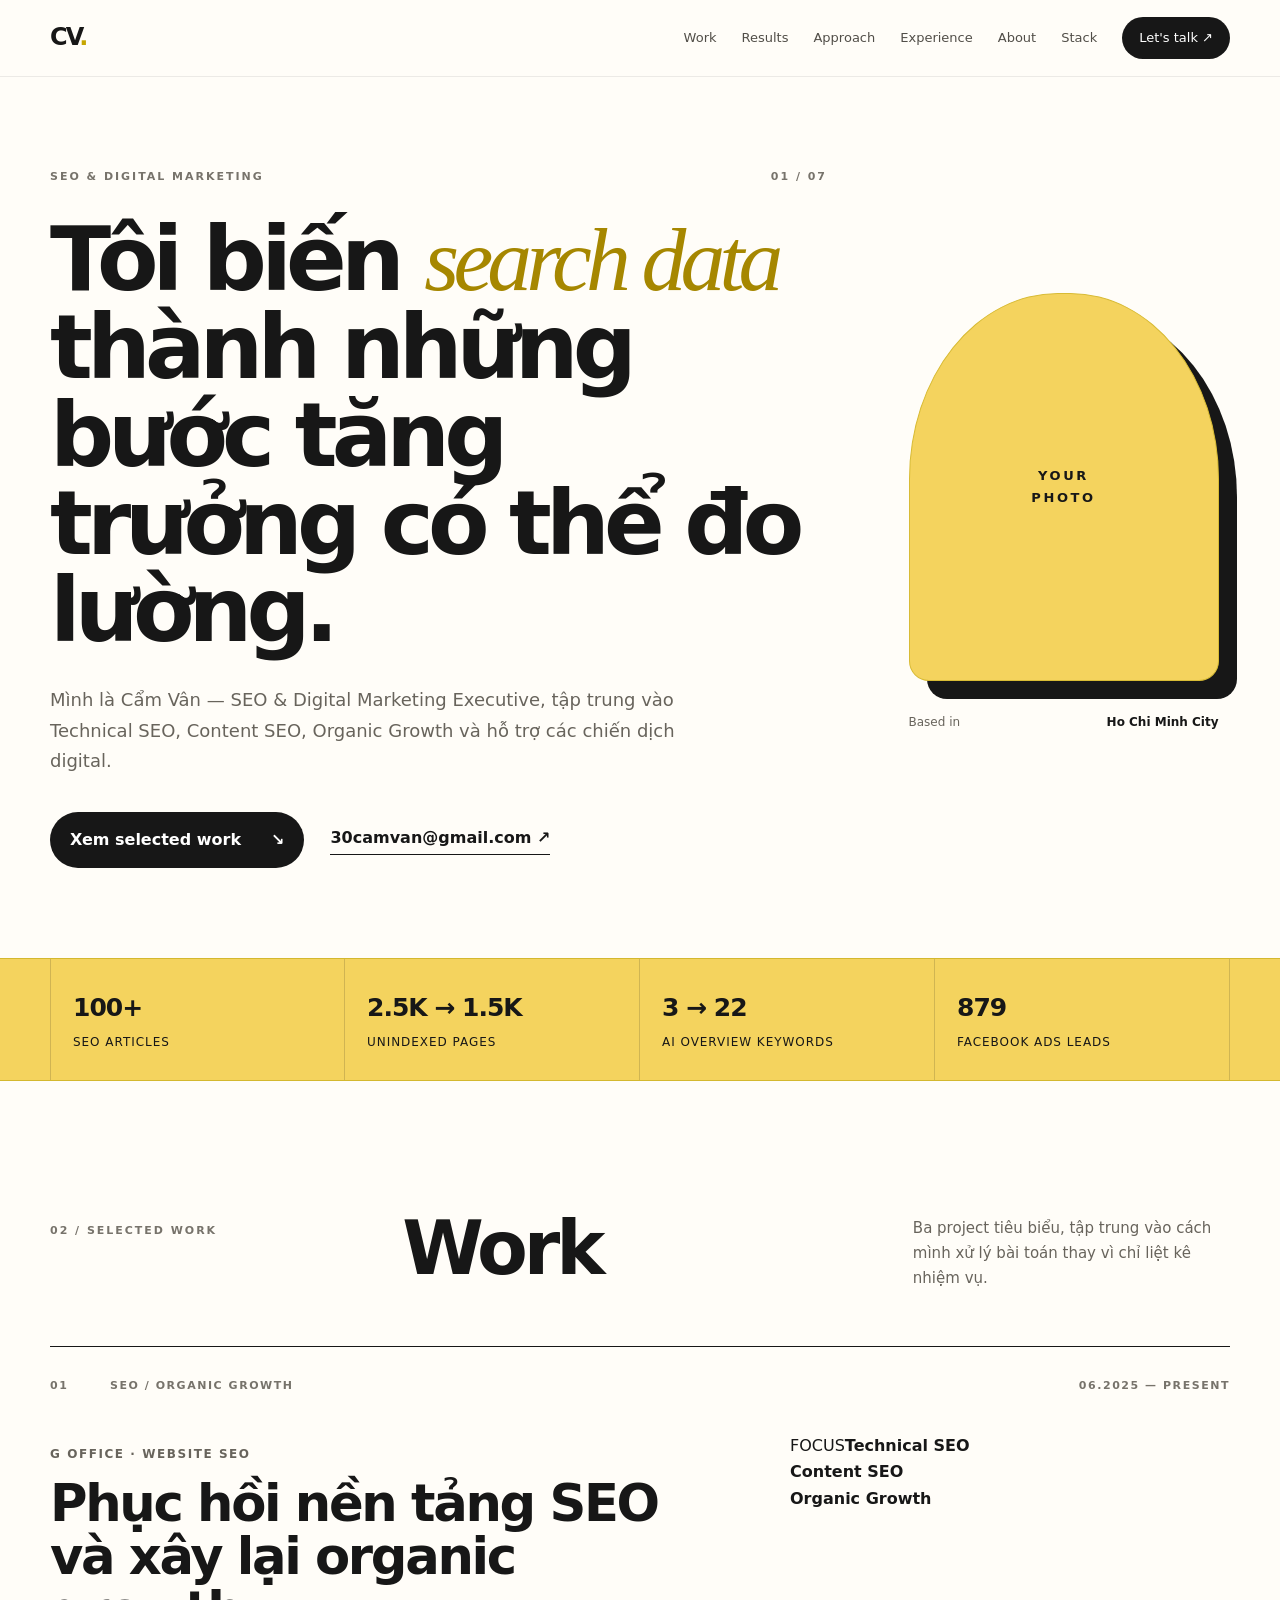
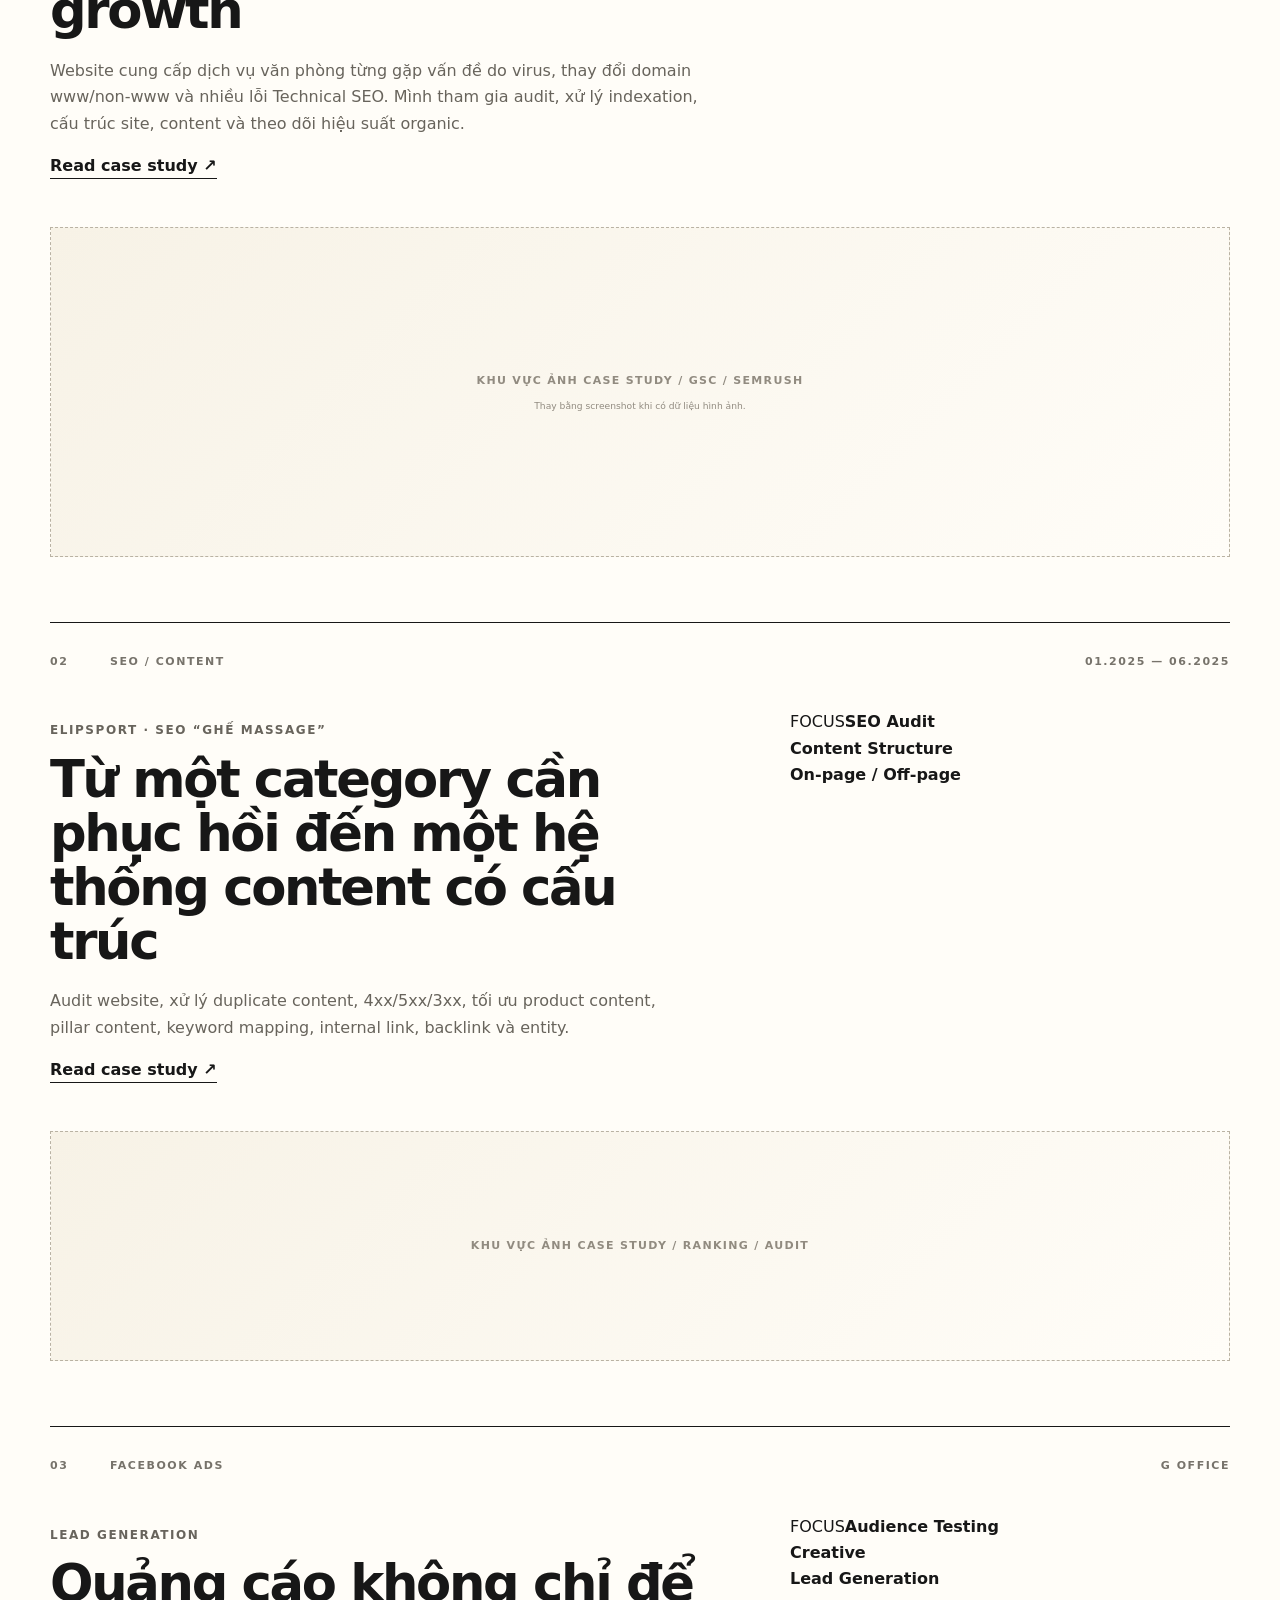
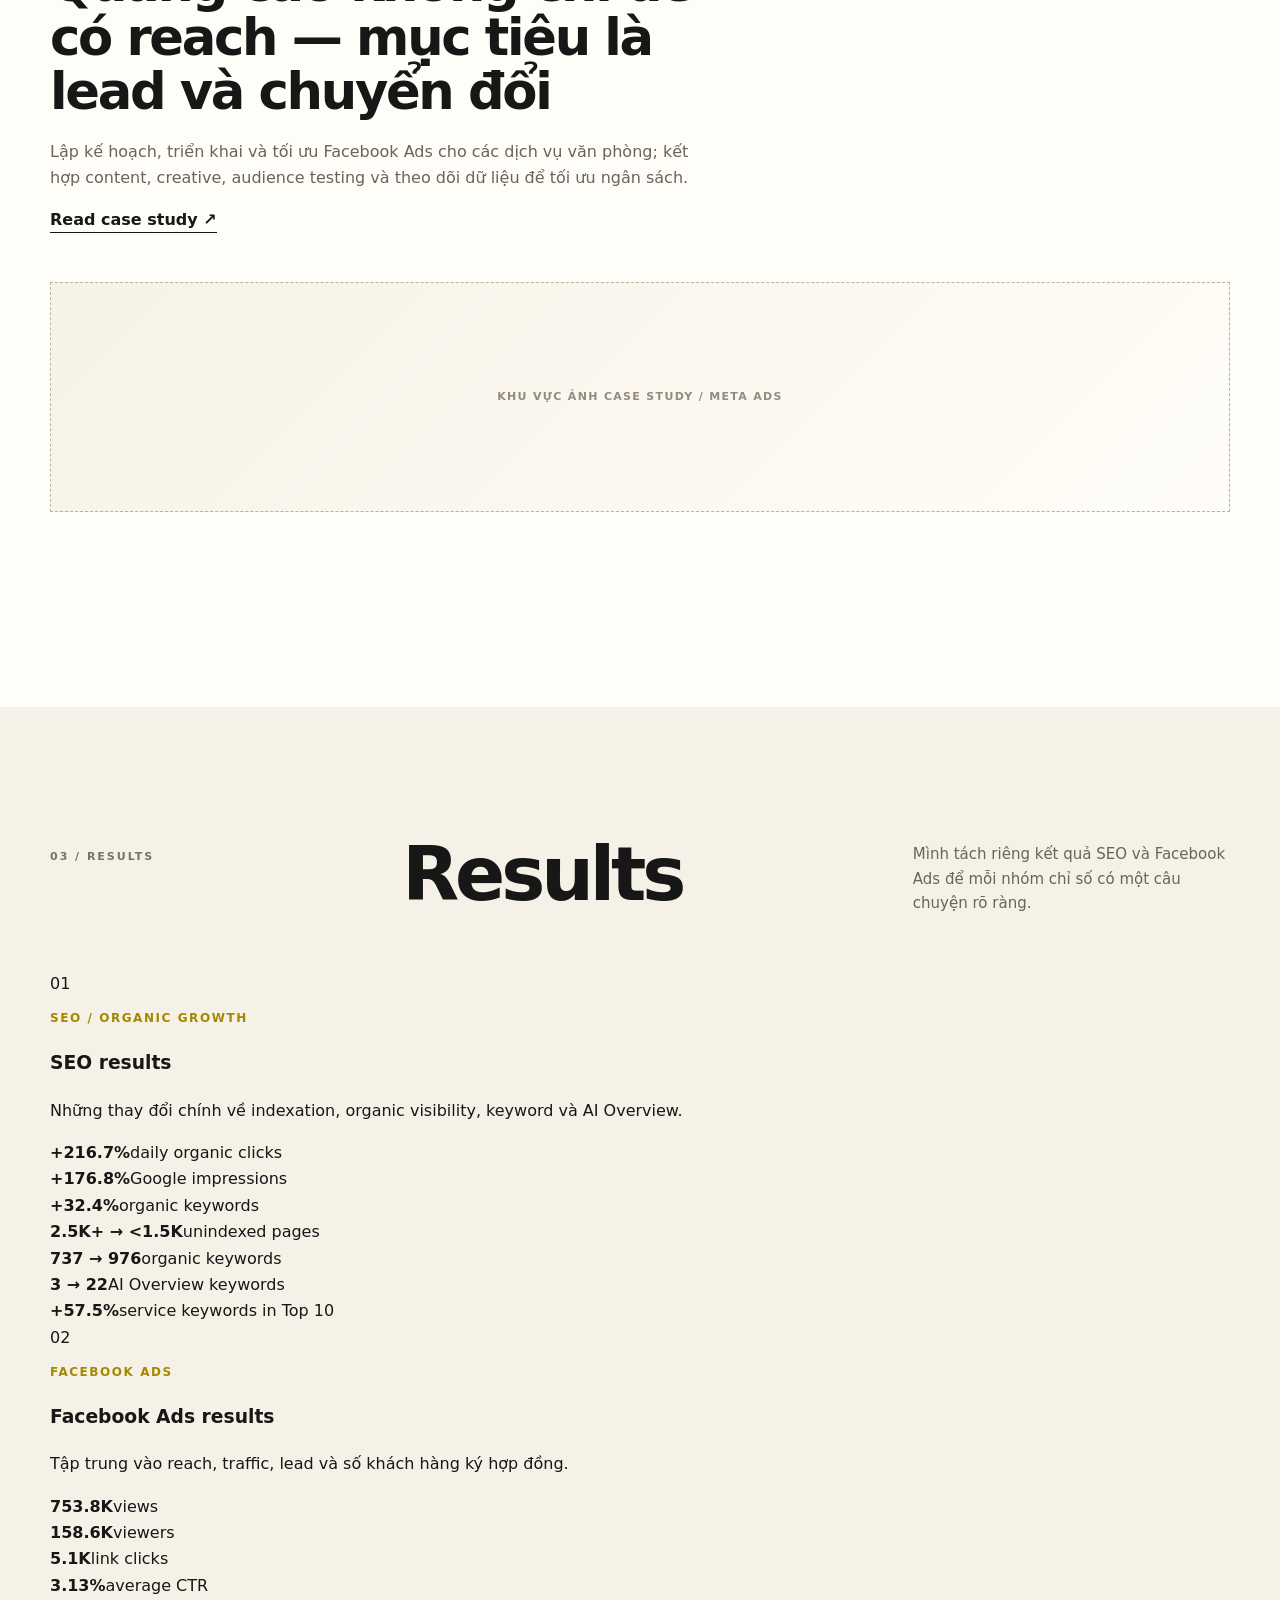
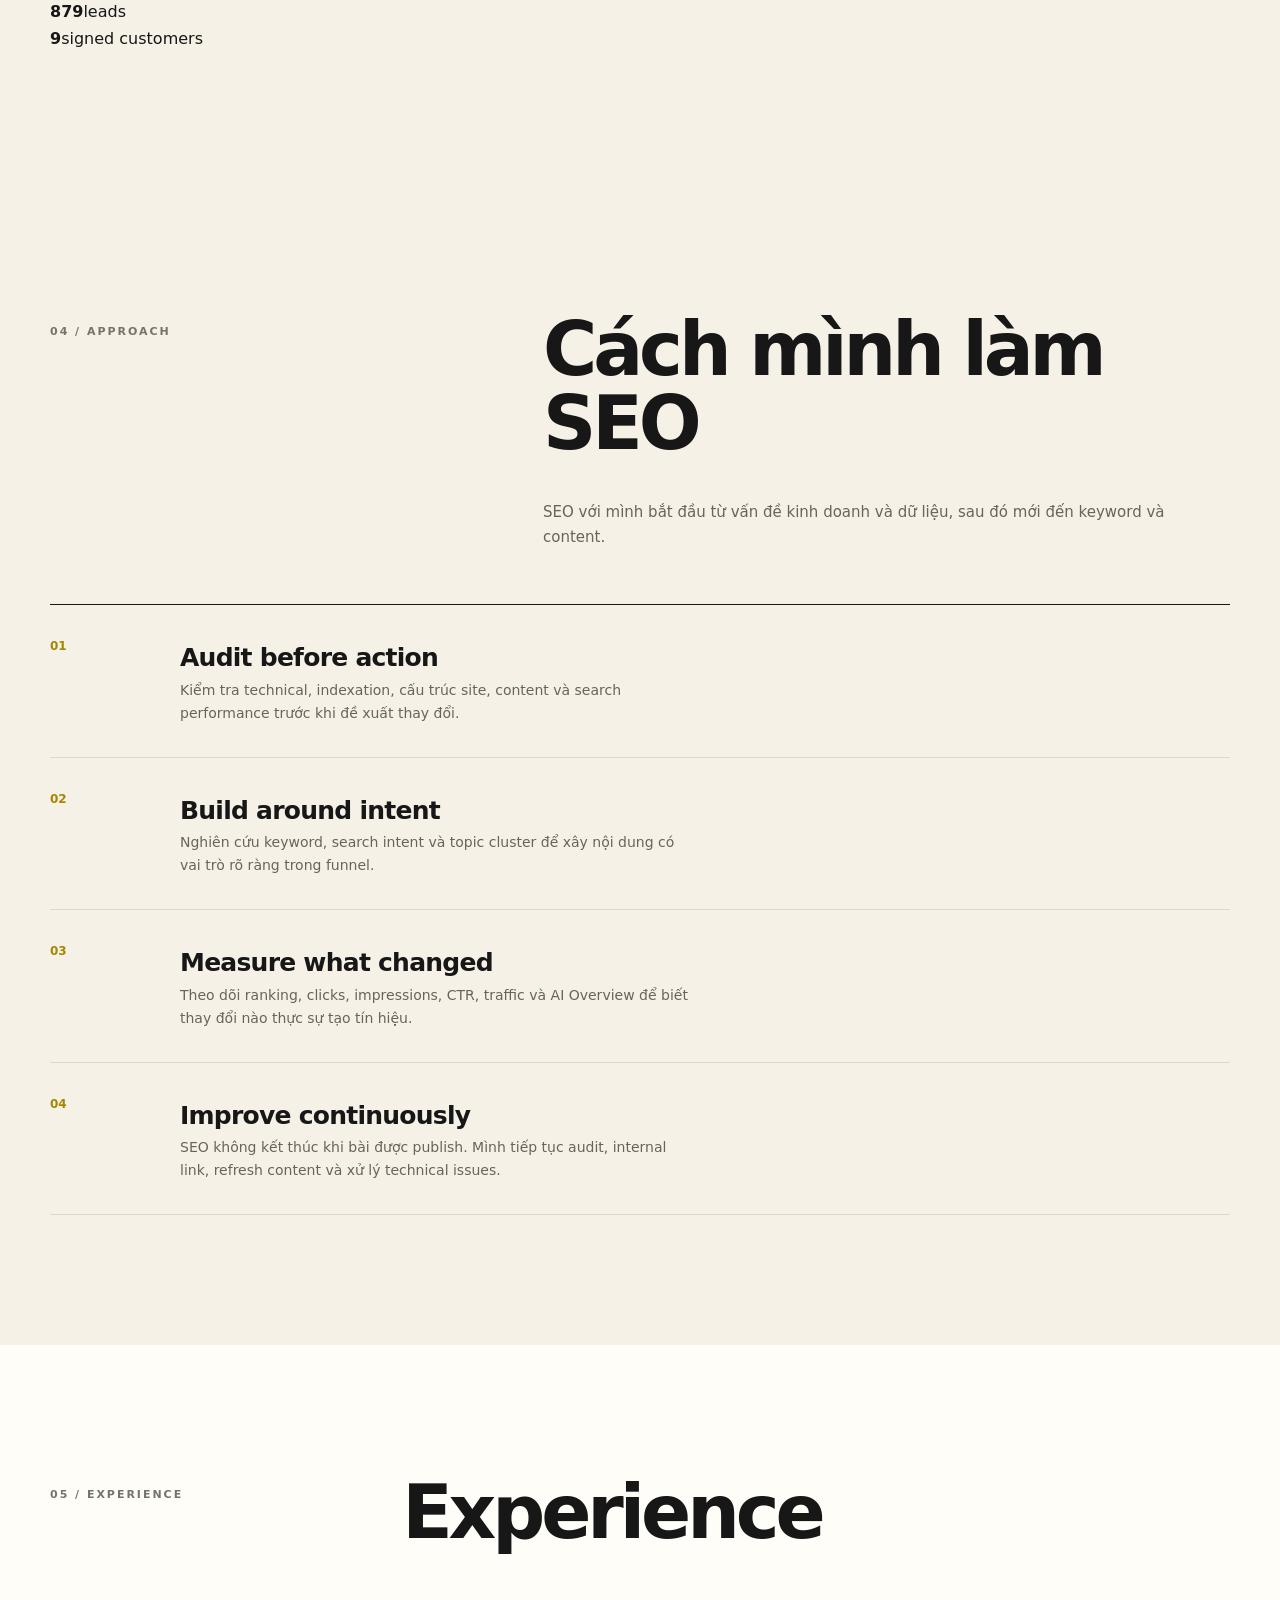
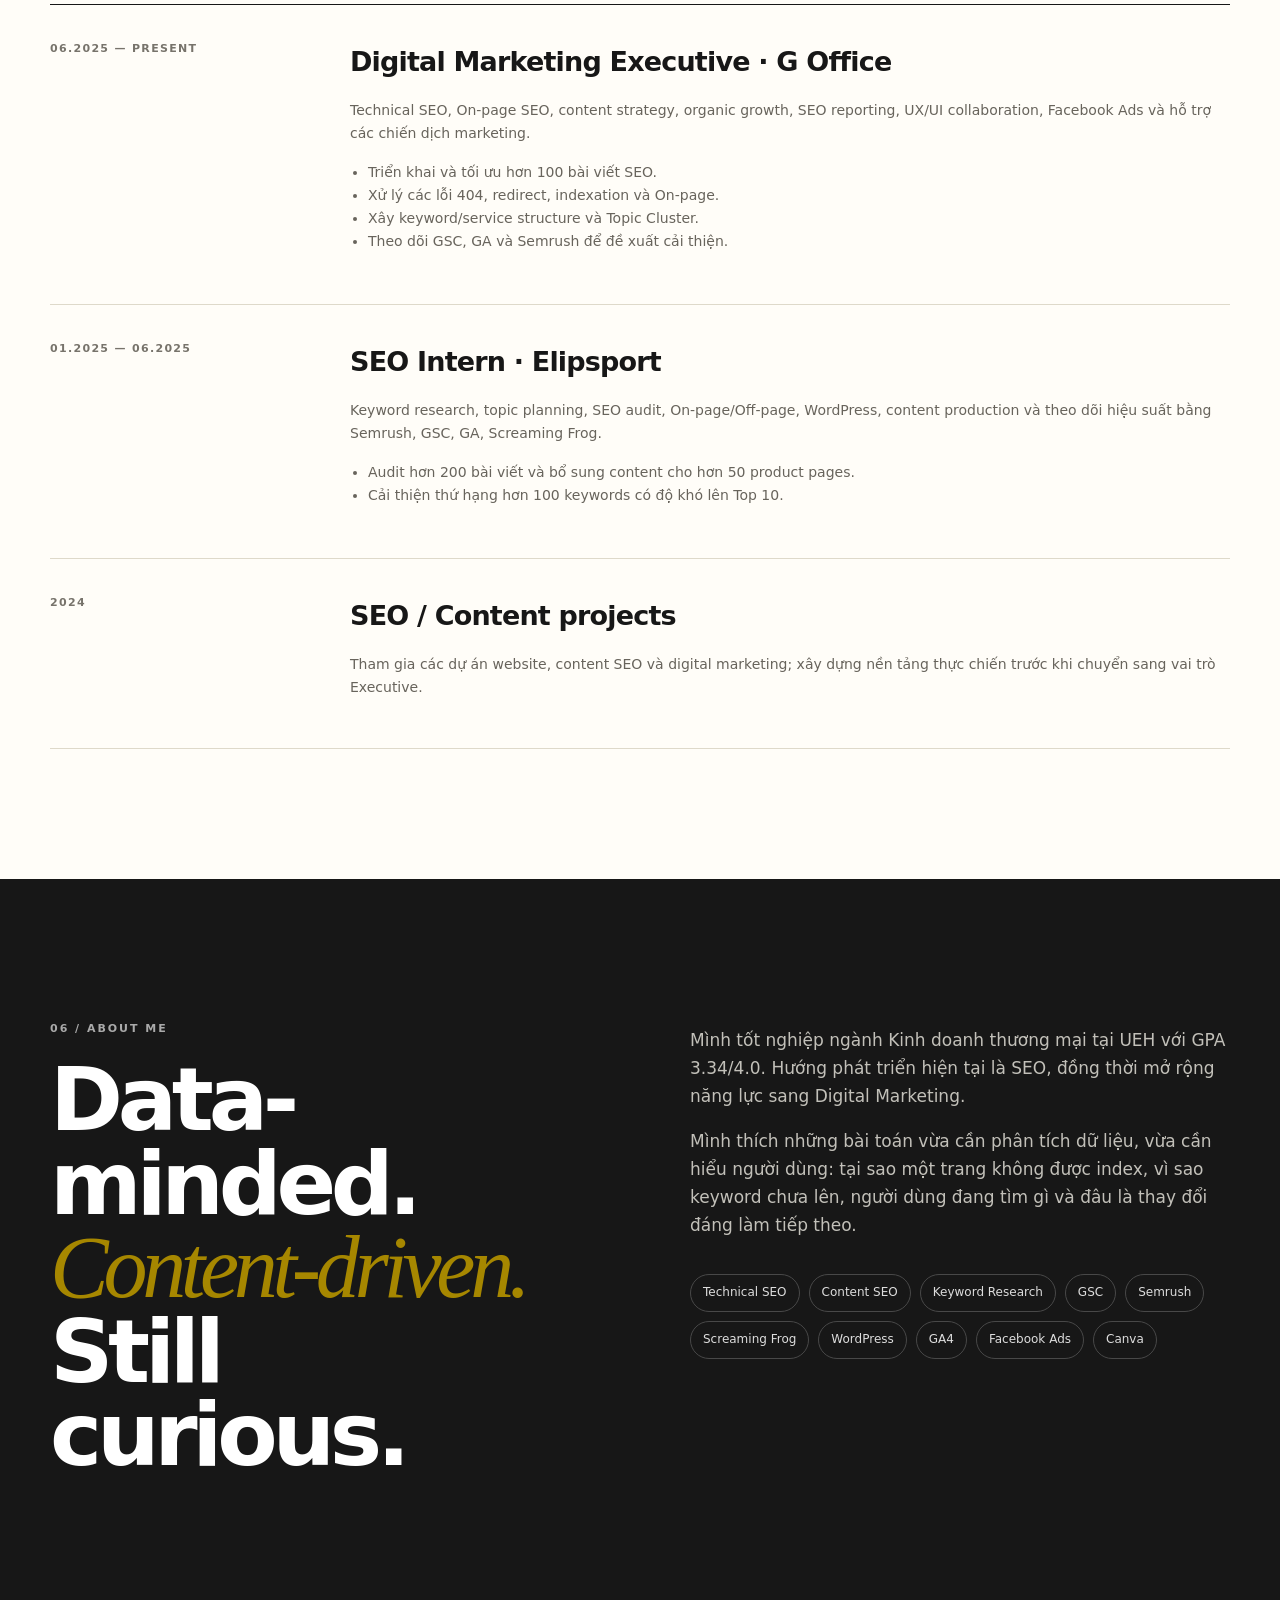
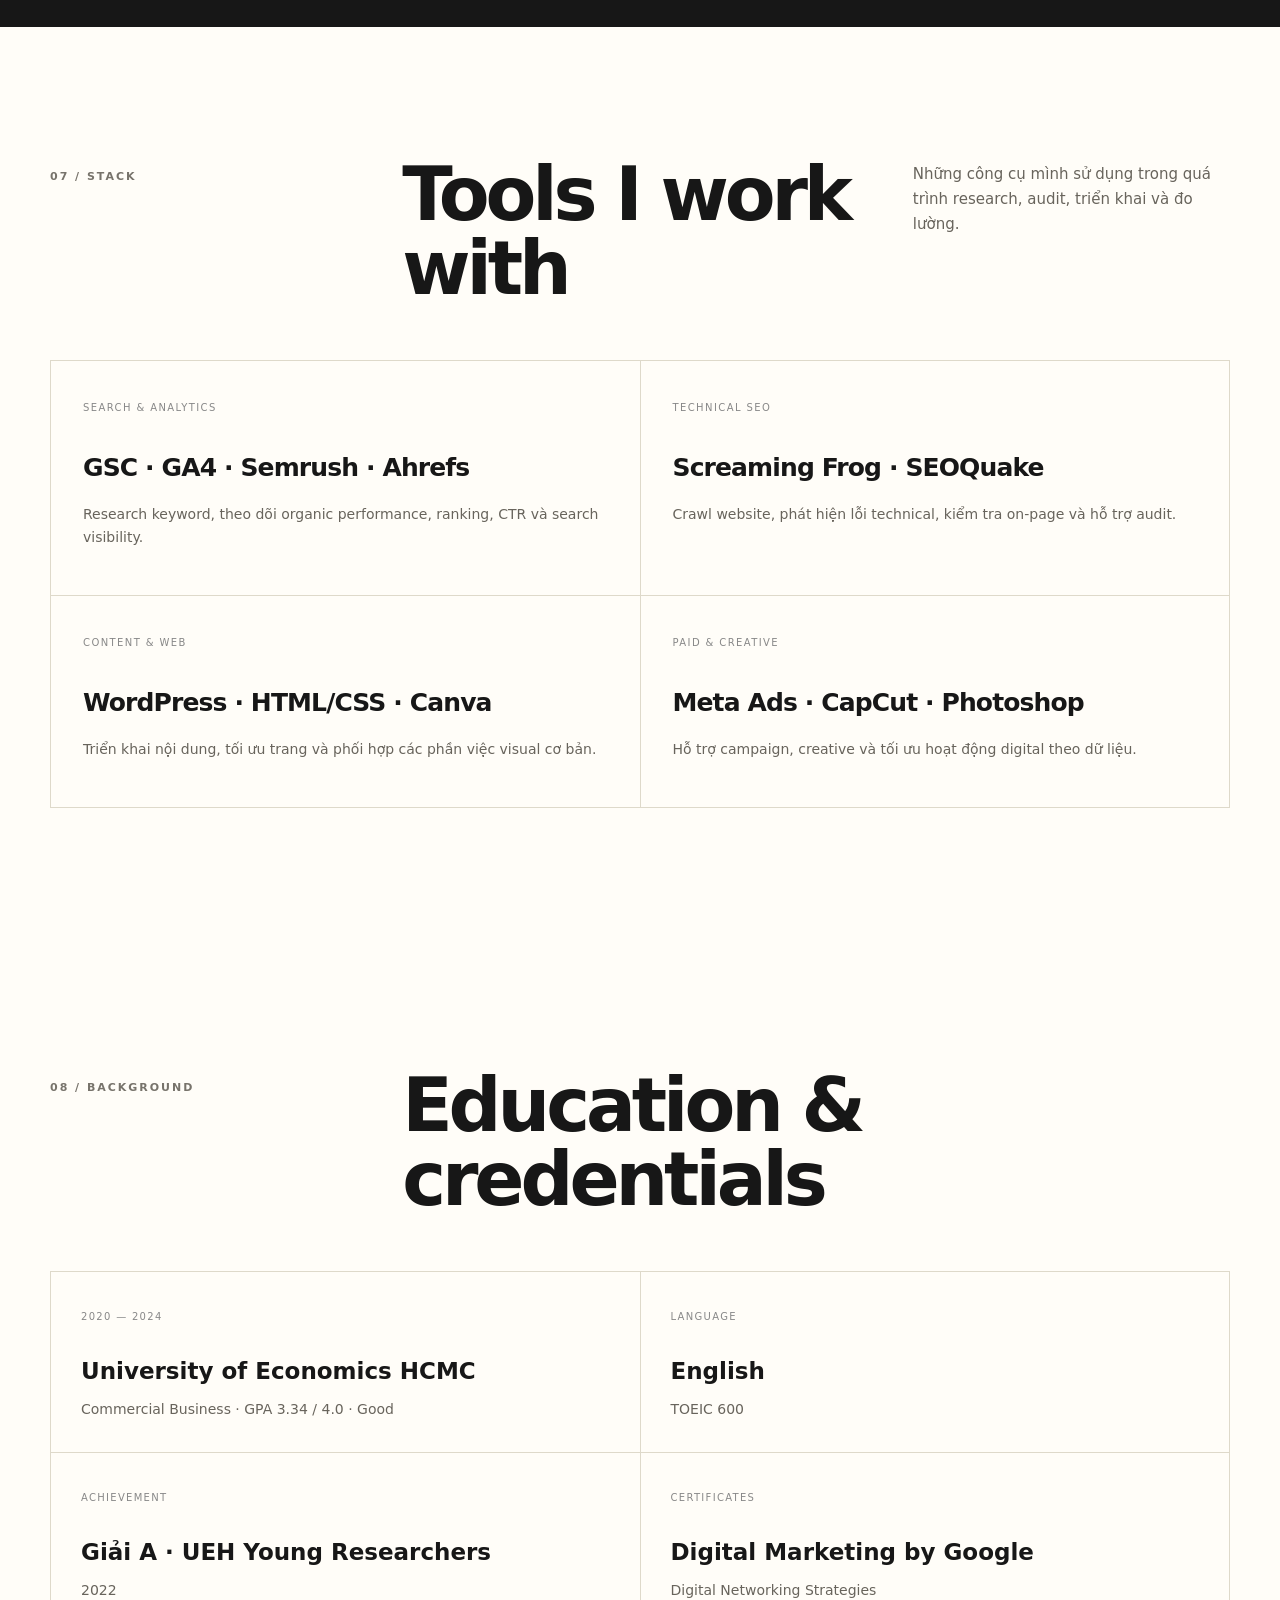
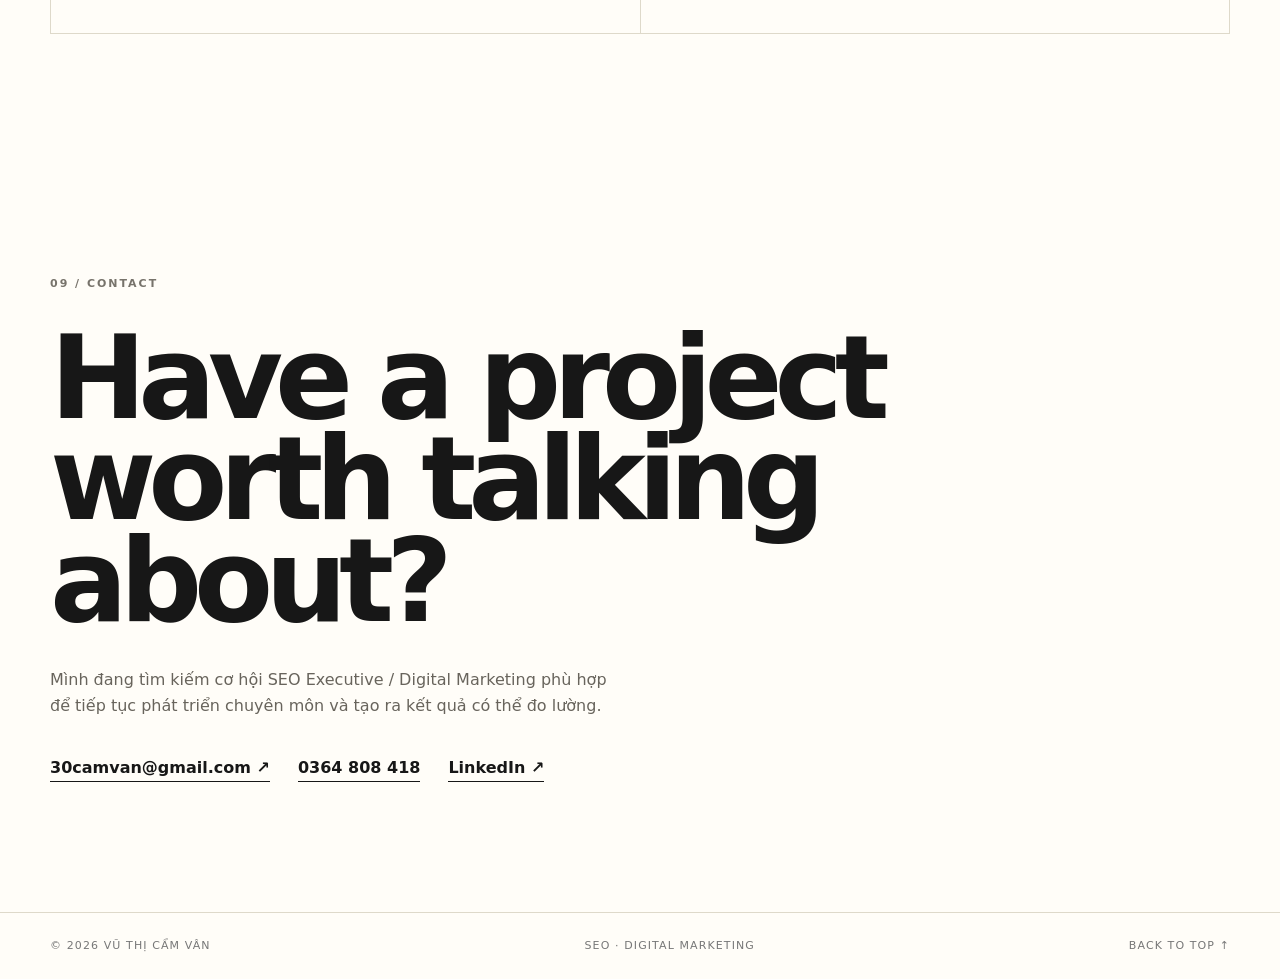
==== commit 01e103f9: "Simplify results layout and remove FAQ" ====
--- a/index.html
+++ b/index.html
@@ -1,29 +1,42 @@
 <!doctype html>
 <html lang="vi">
 <head>
-<meta charset="utf-8"><meta name="viewport" content="width=device-width,initial-scale=1">
+<meta charset="utf-8">
+<meta name="viewport" content="width=device-width,initial-scale=1">
 <title>Vũ Thị Cẩm Vân | SEO & Digital Marketing Executive</title>
-<meta name="description" content="Portfolio của Vũ Thị Cẩm Vân — SEO & Digital Marketing Executive tập trung vào Technical SEO, Content SEO, Organic Growth và Facebook Ads."><meta name="author" content="Vũ Thị Cẩm Vân"><meta name="robots" content="index,follow"><link rel="canonical" href="https://camvanwork.github.io/">
-<meta property="og:type" content="website"><meta property="og:locale" content="vi_VN"><meta property="og:title" content="Vũ Thị Cẩm Vân | SEO & Digital Marketing Executive"><meta property="og:description" content="Portfolio về SEO, Organic Growth, Content và Digital Marketing của Vũ Thị Cẩm Vân."><meta property="og:url" content="https://camvanwork.github.io/"><meta name="twitter:card" content="summary_large_image"><meta name="theme-color" content="#f4d35e">
+<meta name="description" content="Portfolio của Vũ Thị Cẩm Vân — SEO & Digital Marketing Executive tập trung vào Technical SEO, Content SEO, Organic Growth và Facebook Ads.">
+<meta name="author" content="Vũ Thị Cẩm Vân">
+<meta name="robots" content="index,follow">
+<link rel="canonical" href="https://camvanwork.github.io/">
+<meta property="og:type" content="website">
+<meta property="og:locale" content="vi_VN">
+<meta property="og:title" content="Vũ Thị Cẩm Vân | SEO & Digital Marketing Executive">
+<meta property="og:description" content="Portfolio về SEO, Organic Growth, Content và Digital Marketing của Vũ Thị Cẩm Vân.">
+<meta property="og:url" content="https://camvanwork.github.io/">
+<meta name="twitter:card" content="summary_large_image">
+<meta name="theme-color" content="#f4d35e">
 <link rel="stylesheet" href="style.css">
 <script type="application/ld+json">{"@context":"https://schema.org","@graph":[{"@type":"Person","name":"Vũ Thị Cẩm Vân","url":"https://camvanwork.github.io/","jobTitle":"SEO & Digital Marketing Executive","email":"mailto:30camvan@gmail.com","telephone":"+84364808418","sameAs":["https://www.linkedin.com/in/30camvan/"],"knowsAbout":["Technical SEO","On-page SEO","Content SEO","Organic Growth","Facebook Ads","Digital Marketing"]},{"@type":"WebSite","name":"Vũ Thị Cẩm Vân — Portfolio","url":"https://camvanwork.github.io/","inLanguage":"vi-VN"}]}</script>
 </head>
 <body>
 <a class="skip-link" href="#main">Bỏ qua đến nội dung</a>
-<header class="site-header"><nav class="nav container" aria-label="Điều hướng chính"><a class="brand" href="#top" aria-label="Vũ Thị Cẩm Vân - Trang chủ">CV<span>.</span></a><div class="nav-links" id="primary-navigation"><a href="#work">Work</a><a href="#approach">Approach</a><a href="#experience">Experience</a><a href="#about">About</a><a href="#stack">Stack</a><a class="nav-cta" href="#contact">Let's talk ↗</a></div><button class="menu-toggle" aria-label="Mở menu" aria-expanded="false" aria-controls="primary-navigation">☰</button></nav></header>
+<header class="site-header"><nav class="nav container" aria-label="Điều hướng chính"><a class="brand" href="#top" aria-label="Vũ Thị Cẩm Vân - Trang chủ">CV<span>.</span></a><div class="nav-links" id="primary-navigation"><a href="#work">Work</a><a href="#results">Results</a><a href="#approach">Approach</a><a href="#experience">Experience</a><a href="#about">About</a><a href="#stack">Stack</a><a class="nav-cta" href="#contact">Let's talk ↗</a></div><button class="menu-toggle" aria-label="Mở menu" aria-expanded="false" aria-controls="primary-navigation">☰</button></nav></header>
 <main id="main">
-<section class="hero container" id="top"><div class="hero-copy"><p class="eyebrow">SEO & DIGITAL MARKETING <span>01 / 08</span></p><h1>Tôi biến <em>search data</em> thành những bước tăng trưởng có thể đo lường.</h1><p class="hero-lead">Mình là Cẩm Vân — SEO & Digital Marketing Executive, tập trung vào Technical SEO, Content SEO, Organic Growth và hỗ trợ các chiến dịch digital.</p><div class="hero-actions"><a class="button button-dark" href="#work">Xem selected work <span>↘</span></a><a class="text-link" href="mailto:30camvan@gmail.com">30camvan@gmail.com ↗</a></div></div><div class="hero-side"><div class="portrait-placeholder" aria-label="Khu vực ảnh chân dung sẽ được cập nhật"><span>YOUR<br>PHOTO</span></div><div class="hero-note"><span>Based in</span><strong>Ho Chi Minh City</strong></div></div></section>
+<section class="hero container" id="top"><div class="hero-copy"><p class="eyebrow">SEO & DIGITAL MARKETING <span>01 / 07</span></p><h1>Tôi biến <em>search data</em> thành những bước tăng trưởng có thể đo lường.</h1><p class="hero-lead">Mình là Cẩm Vân — SEO & Digital Marketing Executive, tập trung vào Technical SEO, Content SEO, Organic Growth và hỗ trợ các chiến dịch digital.</p><div class="hero-actions"><a class="button button-dark" href="#work">Xem selected work <span>↘</span></a><a class="text-link" href="mailto:30camvan@gmail.com">30camvan@gmail.com ↗</a></div></div><div class="hero-side"><div class="portrait-placeholder" aria-label="Khu vực ảnh chân dung sẽ được cập nhật"><span>YOUR<br>PHOTO</span></div><div class="hero-note"><span>Based in</span><strong>Ho Chi Minh City</strong></div></div></section>
 <section class="proof-strip" aria-label="Điểm nổi bật"><div class="container proof-grid"><div><strong>100+</strong><span>SEO articles</span></div><div><strong>2.5K → 1.5K</strong><span>unindexed pages</span></div><div><strong>3 → 22</strong><span>AI Overview keywords</span></div><div><strong>879</strong><span>Facebook Ads leads</span></div></div></section>
-<section class="section container" id="work"><div class="section-head"><p class="eyebrow">02 / SELECTED WORK</p><h2>Work & results</h2><p>Không chỉ liệt kê việc đã làm. Mỗi project tập trung vào vấn đề, cách mình xử lý và kết quả có thể kiểm chứng.</p></div>
-<article class="case-card case-featured"><div class="case-meta"><span>01</span><span>SEO / ORGANIC GROWTH</span><span>06.2025 — PRESENT</span></div><div class="case-body"><div><p class="case-label">G Office · Website SEO</p><h3>Phục hồi nền tảng SEO và xây lại organic growth</h3><p>Website cung cấp dịch vụ văn phòng từng gặp vấn đề do virus, thay đổi domain www/non-www và nhiều lỗi Technical SEO. Mình tham gia audit, xử lý indexation, cấu trúc site, content và theo dõi hiệu suất organic.</p><a class="arrow-link" href="work/goffice-seo/">Read case study ↗</a></div><div class="metric-grid"><div><strong>+216.7%</strong><span>daily organic clicks</span></div><div><strong>+176.8%</strong><span>Google impressions</span></div><div><strong>+32.4%</strong><span>organic keywords</span></div><div><strong>3 → 22</strong><span>AI Overview keywords</span></div></div></div><div class="result-placeholder">KHU VỰC ẢNH KẾT QUẢ / GSC / SEMRUSH<br><small>Thay bằng screenshot khi có dữ liệu hình ảnh.</small></div></article>
-<article class="case-card"><div class="case-meta"><span>02</span><span>SEO / CONTENT</span><span>01.2025 — 06.2025</span></div><div class="case-body two-col"><div><p class="case-label">Elipsport · SEO “Ghế massage”</p><h3>Từ một category cần phục hồi đến một hệ thống content có cấu trúc</h3><p>Audit website, xử lý duplicate content, 4xx/5xx/3xx, tối ưu product content, pillar content, keyword mapping, internal link, backlink và entity.</p><a class="arrow-link" href="work/elipsport-seo/">Read case study ↗</a></div><div class="metric-stack"><div><strong>~20</strong><span>bài viết / tháng</span></div><div><strong>200+</strong><span>articles audited</span></div><div><strong>50+</strong><span>product pages enriched</span></div></div></div><div class="result-placeholder compact">KHU VỰC ẢNH KẾT QUẢ / RANKING / AUDIT</div></article>
-<article class="case-card"><div class="case-meta"><span>03</span><span>FACEBOOK ADS</span><span>G OFFICE</span></div><div class="case-body two-col"><div><p class="case-label">Lead generation</p><h3>Quảng cáo không chỉ để có reach — mục tiêu là lead và chuyển đổi</h3><p>Lập kế hoạch, triển khai và tối ưu Facebook Ads cho các dịch vụ văn phòng; kết hợp content, creative, audience testing và theo dõi dữ liệu để tối ưu ngân sách.</p><a class="arrow-link" href="work/facebook-ads/">Read case study ↗</a></div><div class="metric-stack"><div><strong>753.8K</strong><span>views</span></div><div><strong>5.1K</strong><span>link clicks</span></div><div><strong>879</strong><span>leads</span></div><div><strong>9</strong><span>signed customers</span></div></div></div><div class="result-placeholder compact">KHU VỰC ẢNH KẾT QUẢ / META ADS</div></article></section>
-<section class="section section-soft" id="approach"><div class="container"><div class="section-head narrow"><p class="eyebrow">03 / APPROACH</p><h2>Cách mình làm SEO</h2><p>SEO với mình bắt đầu từ vấn đề kinh doanh và dữ liệu, sau đó mới đến keyword và content.</p></div><div class="approach-list"><div class="approach-item"><span>01</span><div><h3>Audit before action</h3><p>Kiểm tra technical, indexation, cấu trúc site, content và search performance trước khi đề xuất thay đổi.</p></div></div><div class="approach-item"><span>02</span><div><h3>Build around intent</h3><p>Nghiên cứu keyword, search intent và topic cluster để xây nội dung có vai trò rõ ràng trong funnel.</p></div></div><div class="approach-item"><span>03</span><div><h3>Measure what changed</h3><p>Theo dõi ranking, clicks, impressions, CTR, traffic và AI Overview để biết thay đổi nào thực sự tạo tín hiệu.</p></div></div><div class="approach-item"><span>04</span><div><h3>Improve continuously</h3><p>SEO không kết thúc khi bài được publish. Mình tiếp tục audit, internal link, refresh content và xử lý technical issues.</p></div></div></div></div></section>
-<section class="section container" id="experience"><div class="section-head"><p class="eyebrow">04 / EXPERIENCE</p><h2>Experience</h2></div><div class="timeline"><article><div class="timeline-date">06.2025 — PRESENT</div><div><h3>Digital Marketing Executive · G Office</h3><p>Technical SEO, On-page SEO, content strategy, organic growth, SEO reporting, UX/UI collaboration, Facebook Ads và hỗ trợ các chiến dịch marketing.</p><ul><li>Triển khai và tối ưu hơn 100 bài viết SEO.</li><li>Xử lý các lỗi 404, redirect, indexation và On-page.</li><li>Xây keyword/service structure và Topic Cluster.</li><li>Theo dõi GSC, GA và Semrush để đề xuất cải thiện.</li></ul></div></article><article><div class="timeline-date">01.2025 — 06.2025</div><div><h3>SEO Intern · Elipsport</h3><p>Keyword research, topic planning, SEO audit, On-page/Off-page, WordPress, content production và theo dõi hiệu suất bằng Semrush, GSC, GA, Screaming Frog.</p><ul><li>Audit hơn 200 bài viết và bổ sung content cho hơn 50 product pages.</li><li>Cải thiện thứ hạng hơn 100 keywords có độ khó lên Top 10.</li></ul></div></article><article><div class="timeline-date">2024</div><div><h3>SEO / Content projects</h3><p>Tham gia các dự án website, content SEO và digital marketing; xây dựng nền tảng thực chiến trước khi chuyển sang vai trò Executive.</p></div></article></div></section>
-<section class="section section-dark" id="about"><div class="container about-grid"><div><p class="eyebrow light">05 / ABOUT ME</p><h2>Data-minded.<br><em>Content-driven.</em><br>Still curious.</h2></div><div class="about-copy"><p>Mình tốt nghiệp ngành Kinh doanh thương mại tại UEH với GPA 3.34/4.0. Hướng phát triển hiện tại là SEO, đồng thời mở rộng năng lực sang Digital Marketing.</p><p>Mình thích những bài toán vừa cần phân tích dữ liệu, vừa cần hiểu người dùng: tại sao một trang không được index, vì sao keyword chưa lên, người dùng đang tìm gì và đâu là thay đổi đáng làm tiếp theo.</p><div class="skill-tags"><span>Technical SEO</span><span>Content SEO</span><span>Keyword Research</span><span>GSC</span><span>Semrush</span><span>Screaming Frog</span><span>WordPress</span><span>GA4</span><span>Facebook Ads</span><span>Canva</span></div></div></div></section>
-<section class="section container" id="stack"><div class="section-head"><p class="eyebrow">06 / STACK</p><h2>Tools I work with</h2><p>Những công cụ mình sử dụng trong quá trình research, audit, triển khai và đo lường.</p></div><div class="tools-grid"><div><span>SEARCH & ANALYTICS</span><h3>GSC · GA4 · Semrush · Ahrefs</h3><p>Research keyword, theo dõi organic performance, ranking, CTR và search visibility.</p></div><div><span>TECHNICAL SEO</span><h3>Screaming Frog · SEOQuake</h3><p>Crawl website, phát hiện lỗi technical, kiểm tra on-page và hỗ trợ audit.</p></div><div><span>CONTENT & WEB</span><h3>WordPress · HTML/CSS · Canva</h3><p>Triển khai nội dung, tối ưu trang và phối hợp các phần việc visual cơ bản.</p></div><div><span>PAID & CREATIVE</span><h3>Meta Ads · CapCut · Photoshop</h3><p>Hỗ trợ campaign, creative và tối ưu hoạt động digital theo dữ liệu.</p></div></div></section>
-<section class="section container" id="education"><div class="section-head"><p class="eyebrow">07 / BACKGROUND</p><h2>Education & credentials</h2></div><div class="background-grid"><div><span>2020 — 2024</span><h3>University of Economics HCMC</h3><p>Commercial Business · GPA 3.34 / 4.0 · Good</p></div><div><span>LANGUAGE</span><h3>English</h3><p>TOEIC 600</p></div><div><span>ACHIEVEMENT</span><h3>Giải A · UEH Young Researchers</h3><p>2022</p></div><div><span>CERTIFICATES</span><h3>Digital Marketing by Google</h3><p>Digital Networking Strategies</p></div></div></section>
-<section class="section section-soft faq-section" id="faq"><div class="container"><div class="section-head narrow"><p class="eyebrow">08 / FAQ</p><h2>Quick answers</h2><p>Một vài thông tin nhanh nếu bạn đang xem portfolio để tìm người cho team SEO / Digital Marketing.</p></div><div class="faq-list"><details><summary>Bạn đang tìm cơ hội nào?</summary><p>Mình ưu tiên các vị trí SEO Executive hoặc Digital Marketing Executive, đặc biệt những vai trò có cơ hội làm sâu về SEO và organic growth.</p></details><details><summary>Bạn mạnh nhất ở mảng nào?</summary><p>Technical SEO, On-page SEO, Content SEO và phân tích organic performance là những mảng mình tập trung nhiều nhất; Facebook Ads là năng lực bổ trợ.</p></details><details><summary>Bạn có thể phụ trách SEO từ đầu đến đâu?</summary><p>Mình có thể tham gia từ keyword research, content planning, on-page, technical audit, internal link, off-page đến theo dõi và báo cáo hiệu suất. Với các hạng mục chuyên sâu cần Dev hoặc agency, mình có kinh nghiệm phối hợp để triển khai.</p></details></div></div></section>
-<section class="contact container" id="contact"><p class="eyebrow">CONTACT</p><h2>Have a project<br>worth talking about?</h2><p>Mình đang tìm kiếm cơ hội SEO Executive / Digital Marketing phù hợp để tiếp tục phát triển chuyên môn và tạo ra kết quả có thể đo lường.</p><div class="contact-links"><a href="mailto:30camvan@gmail.com">30camvan@gmail.com ↗</a><a href="tel:+84364808418">0364 808 418</a><a href="https://www.linkedin.com/in/30camvan/" target="_blank" rel="noopener noreferrer">LinkedIn ↗</a></div></section>
-</main><footer class="footer"><div class="container"><span>© 2026 Vũ Thị Cẩm Vân</span><span>SEO · Digital Marketing</span><a href="#top">Back to top ↑</a></div></footer><script src="script.js" defer></script>
-</body></html>+<section class="section container" id="work"><div class="section-head"><p class="eyebrow">02 / SELECTED WORK</p><h2>Work</h2><p>Ba project tiêu biểu, tập trung vào cách mình xử lý bài toán thay vì chỉ liệt kê nhiệm vụ.</p></div>
+<article class="case-card case-featured"><div class="case-meta"><span>01</span><span>SEO / ORGANIC GROWTH</span><span>06.2025 — PRESENT</span></div><div class="case-body"><div><p class="case-label">G Office · Website SEO</p><h3>Phục hồi nền tảng SEO và xây lại organic growth</h3><p>Website cung cấp dịch vụ văn phòng từng gặp vấn đề do virus, thay đổi domain www/non-www và nhiều lỗi Technical SEO. Mình tham gia audit, xử lý indexation, cấu trúc site, content và theo dõi hiệu suất organic.</p><a class="arrow-link" href="work/goffice-seo/">Read case study ↗</a></div><div class="work-side-note"><span>FOCUS</span><strong>Technical SEO<br>Content SEO<br>Organic Growth</strong></div></div><div class="result-placeholder">KHU VỰC ẢNH CASE STUDY / GSC / SEMRUSH<br><small>Thay bằng screenshot khi có dữ liệu hình ảnh.</small></div></article>
+<article class="case-card"><div class="case-meta"><span>02</span><span>SEO / CONTENT</span><span>01.2025 — 06.2025</span></div><div class="case-body two-col"><div><p class="case-label">Elipsport · SEO “Ghế massage”</p><h3>Từ một category cần phục hồi đến một hệ thống content có cấu trúc</h3><p>Audit website, xử lý duplicate content, 4xx/5xx/3xx, tối ưu product content, pillar content, keyword mapping, internal link, backlink và entity.</p><a class="arrow-link" href="work/elipsport-seo/">Read case study ↗</a></div><div class="work-side-note"><span>FOCUS</span><strong>SEO Audit<br>Content Structure<br>On-page / Off-page</strong></div></div><div class="result-placeholder compact">KHU VỰC ẢNH CASE STUDY / RANKING / AUDIT</div></article>
+<article class="case-card"><div class="case-meta"><span>03</span><span>FACEBOOK ADS</span><span>G OFFICE</span></div><div class="case-body two-col"><div><p class="case-label">Lead generation</p><h3>Quảng cáo không chỉ để có reach — mục tiêu là lead và chuyển đổi</h3><p>Lập kế hoạch, triển khai và tối ưu Facebook Ads cho các dịch vụ văn phòng; kết hợp content, creative, audience testing và theo dõi dữ liệu để tối ưu ngân sách.</p><a class="arrow-link" href="work/facebook-ads/">Read case study ↗</a></div><div class="work-side-note"><span>FOCUS</span><strong>Audience Testing<br>Creative<br>Lead Generation</strong></div></div><div class="result-placeholder compact">KHU VỰC ẢNH CASE STUDY / META ADS</div></article></section>
+<section class="section section-soft" id="results"><div class="container"><div class="section-head"><p class="eyebrow">03 / RESULTS</p><h2>Results</h2><p>Mình tách riêng kết quả SEO và Facebook Ads để mỗi nhóm chỉ số có một câu chuyện rõ ràng.</p></div><div class="results-block"><div class="results-heading"><span>01</span><div><p class="case-label">SEO / ORGANIC GROWTH</p><h3>SEO results</h3><p>Những thay đổi chính về indexation, organic visibility, keyword và AI Overview.</p></div></div><div class="results-grid"><div><strong>+216.7%</strong><span>daily organic clicks</span></div><div><strong>+176.8%</strong><span>Google impressions</span></div><div><strong>+32.4%</strong><span>organic keywords</span></div><div><strong>2.5K+ → &lt;1.5K</strong><span>unindexed pages</span></div><div><strong>737 → 976</strong><span>organic keywords</span></div><div><strong>3 → 22</strong><span>AI Overview keywords</span></div><div><strong>+57.5%</strong><span>service keywords in Top 10</span></div></div></div><div class="results-block results-ads"><div class="results-heading"><span>02</span><div><p class="case-label">FACEBOOK ADS</p><h3>Facebook Ads results</h3><p>Tập trung vào reach, traffic, lead và số khách hàng ký hợp đồng.</p></div></div><div class="results-grid ads-grid"><div><strong>753.8K</strong><span>views</span></div><div><strong>158.6K</strong><span>viewers</span></div><div><strong>5.1K</strong><span>link clicks</span></div><div><strong>3.13%</strong><span>average CTR</span></div><div><strong>879</strong><span>leads</span></div><div><strong>9</strong><span>signed customers</span></div></div></div></div></section>
+<section class="section section-soft" id="approach"><div class="container"><div class="section-head narrow"><p class="eyebrow">04 / APPROACH</p><h2>Cách mình làm SEO</h2><p>SEO với mình bắt đầu từ vấn đề kinh doanh và dữ liệu, sau đó mới đến keyword và content.</p></div><div class="approach-list"><div class="approach-item"><span>01</span><div><h3>Audit before action</h3><p>Kiểm tra technical, indexation, cấu trúc site, content và search performance trước khi đề xuất thay đổi.</p></div></div><div class="approach-item"><span>02</span><div><h3>Build around intent</h3><p>Nghiên cứu keyword, search intent và topic cluster để xây nội dung có vai trò rõ ràng trong funnel.</p></div></div><div class="approach-item"><span>03</span><div><h3>Measure what changed</h3><p>Theo dõi ranking, clicks, impressions, CTR, traffic và AI Overview để biết thay đổi nào thực sự tạo tín hiệu.</p></div></div><div class="approach-item"><span>04</span><div><h3>Improve continuously</h3><p>SEO không kết thúc khi bài được publish. Mình tiếp tục audit, internal link, refresh content và xử lý technical issues.</p></div></div></div></div></section>
+<section class="section container" id="experience"><div class="section-head"><p class="eyebrow">05 / EXPERIENCE</p><h2>Experience</h2></div><div class="timeline"><article><div class="timeline-date">06.2025 — PRESENT</div><div><h3>Digital Marketing Executive · G Office</h3><p>Technical SEO, On-page SEO, content strategy, organic growth, SEO reporting, UX/UI collaboration, Facebook Ads và hỗ trợ các chiến dịch marketing.</p><ul><li>Triển khai và tối ưu hơn 100 bài viết SEO.</li><li>Xử lý các lỗi 404, redirect, indexation và On-page.</li><li>Xây keyword/service structure và Topic Cluster.</li><li>Theo dõi GSC, GA và Semrush để đề xuất cải thiện.</li></ul></div></article><article><div class="timeline-date">01.2025 — 06.2025</div><div><h3>SEO Intern · Elipsport</h3><p>Keyword research, topic planning, SEO audit, On-page/Off-page, WordPress, content production và theo dõi hiệu suất bằng Semrush, GSC, GA, Screaming Frog.</p><ul><li>Audit hơn 200 bài viết và bổ sung content cho hơn 50 product pages.</li><li>Cải thiện thứ hạng hơn 100 keywords có độ khó lên Top 10.</li></ul></div></article><article><div class="timeline-date">2024</div><div><h3>SEO / Content projects</h3><p>Tham gia các dự án website, content SEO và digital marketing; xây dựng nền tảng thực chiến trước khi chuyển sang vai trò Executive.</p></div></article></div></section>
+<section class="section section-dark" id="about"><div class="container about-grid"><div><p class="eyebrow light">06 / ABOUT ME</p><h2>Data-minded.<br><em>Content-driven.</em><br>Still curious.</h2></div><div class="about-copy"><p>Mình tốt nghiệp ngành Kinh doanh thương mại tại UEH với GPA 3.34/4.0. Hướng phát triển hiện tại là SEO, đồng thời mở rộng năng lực sang Digital Marketing.</p><p>Mình thích những bài toán vừa cần phân tích dữ liệu, vừa cần hiểu người dùng: tại sao một trang không được index, vì sao keyword chưa lên, người dùng đang tìm gì và đâu là thay đổi đáng làm tiếp theo.</p><div class="skill-tags"><span>Technical SEO</span><span>Content SEO</span><span>Keyword Research</span><span>GSC</span><span>Semrush</span><span>Screaming Frog</span><span>WordPress</span><span>GA4</span><span>Facebook Ads</span><span>Canva</span></div></div></div></section>
+<section class="section container" id="stack"><div class="section-head"><p class="eyebrow">07 / STACK</p><h2>Tools I work with</h2><p>Những công cụ mình sử dụng trong quá trình research, audit, triển khai và đo lường.</p></div><div class="tools-grid"><div><span>SEARCH & ANALYTICS</span><h3>GSC · GA4 · Semrush · Ahrefs</h3><p>Research keyword, theo dõi organic performance, ranking, CTR và search visibility.</p></div><div><span>TECHNICAL SEO</span><h3>Screaming Frog · SEOQuake</h3><p>Crawl website, phát hiện lỗi technical, kiểm tra on-page và hỗ trợ audit.</p></div><div><span>CONTENT & WEB</span><h3>WordPress · HTML/CSS · Canva</h3><p>Triển khai nội dung, tối ưu trang và phối hợp các phần việc visual cơ bản.</p></div><div><span>PAID & CREATIVE</span><h3>Meta Ads · CapCut · Photoshop</h3><p>Hỗ trợ campaign, creative và tối ưu hoạt động digital theo dữ liệu.</p></div></div></section>
+<section class="section container" id="education"><div class="section-head"><p class="eyebrow">08 / BACKGROUND</p><h2>Education & credentials</h2></div><div class="background-grid"><div><span>2020 — 2024</span><h3>University of Economics HCMC</h3><p>Commercial Business · GPA 3.34 / 4.0 · Good</p></div><div><span>LANGUAGE</span><h3>English</h3><p>TOEIC 600</p></div><div><span>ACHIEVEMENT</span><h3>Giải A · UEH Young Researchers</h3><p>2022</p></div><div><span>CERTIFICATES</span><h3>Digital Marketing by Google</h3><p>Digital Networking Strategies</p></div></div></section>
+<section class="contact container" id="contact"><p class="eyebrow">09 / CONTACT</p><h2>Have a project<br>worth talking about?</h2><p>Mình đang tìm kiếm cơ hội SEO Executive / Digital Marketing phù hợp để tiếp tục phát triển chuyên môn và tạo ra kết quả có thể đo lường.</p><div class="contact-links"><a href="mailto:30camvan@gmail.com">30camvan@gmail.com ↗</a><a href="tel:+84364808418">0364 808 418</a><a href="https://www.linkedin.com/in/30camvan/" target="_blank" rel="noopener noreferrer">LinkedIn ↗</a></div></section>
+</main>
+<footer class="footer"><div class="container"><span>© 2026 Vũ Thị Cẩm Vân</span><span>SEO · Digital Marketing</span><a href="#top">Back to top ↑</a></div></footer>
+<script src="script.js" defer></script>
+</body>
+</html>
--- a/style.css
+++ b/style.css
@@ -1 +1 @@
-:root{--yellow:#f4d35e;--yellow-soft:#fff7cf;--ink:#171717;--muted:#68645c;--paper:#fffdf8;--line:#ded9ca;--soft:#f5f1e7;--radius:22px;--max:1180px}*{box-sizing:border-box}html{scroll-behavior:smooth}body{margin:0;background:var(--paper);color:var(--ink);font-family:Inter,ui-sans-serif,system-ui,-apple-system,BlinkMacSystemFont,"Segoe UI",sans-serif;line-height:1.65}a{color:inherit;text-decoration:none}button{font:inherit}.container{width:min(calc(100% - 48px),var(--max));margin:auto}.site-header{position:sticky;top:0;z-index:20;background:rgba(255,253,248,.9);backdrop-filter:blur(14px);border-bottom:1px solid rgba(23,23,23,.08)}.nav{height:76px;display:flex;align-items:center;justify-content:space-between}.brand{font-size:24px;font-weight:900;letter-spacing:-.08em}.brand span{color:#c6a600}.nav-links{display:flex;align-items:center;gap:28px;font-size:14px}.nav-links a:not(.nav-cta){color:#514e48}.nav-links a:hover,.text-link:hover,.arrow-link:hover{opacity:.6}.nav-cta{padding:10px 17px;background:var(--ink);color:#fff;border-radius:999px}.menu-toggle{display:none;border:0;background:none;font-size:22px}.hero{min-height:calc(100vh - 76px);display:grid;grid-template-columns:1.4fr .6fr;align-items:center;padding-top:80px;padding-bottom:90px;gap:70px}.eyebrow{font-size:11px;letter-spacing:.18em;font-weight:800;color:#77736b;text-transform:uppercase;display:flex;justify-content:space-between;gap:20px}.hero h1{font-size:clamp(52px,7vw,94px);line-height:.98;letter-spacing:-.065em;max-width:900px;margin:30px 0}.hero h1 em,.about-grid h2 em{font-family:Georgia,serif;font-weight:400;color:#a68700}.hero-lead{font-size:18px;max-width:650px;color:var(--muted);line-height:1.7}.hero-actions{display:flex;align-items:center;gap:26px;margin-top:35px}.button{display:inline-flex;align-items:center;gap:30px;padding:15px 20px;border-radius:999px;font-weight:750}.button-dark{background:var(--ink);color:#fff}.text-link,.arrow-link{font-weight:750;border-bottom:1px solid currentColor;padding-bottom:3px}.hero-side{display:flex;flex-direction:column;align-items:center;gap:22px}.portrait-placeholder{width:min(100%,310px);aspect-ratio:4/5;border-radius:48% 48% 20px 20px;background:var(--yellow);display:grid;place-items:center;font-weight:900;font-size:13px;letter-spacing:.2em;text-align:center;border:1px solid #d8bb35;box-shadow:18px 18px 0 #171717}.hero-note{width:min(100%,310px);display:flex;justify-content:space-between;font-size:12px;color:var(--muted);margin-top:10px}.hero-note strong{color:var(--ink)}.proof-strip{background:var(--yellow);border-top:1px solid #d4b82e;border-bottom:1px solid #d4b82e}.proof-grid{display:grid;grid-template-columns:repeat(4,1fr)}.proof-grid div{padding:28px 22px;border-right:1px solid rgba(23,23,23,.16);display:flex;flex-direction:column}.proof-grid div:first-child{border-left:1px solid rgba(23,23,23,.16)}.proof-grid strong{font-size:25px;letter-spacing:-.04em}.proof-grid span{font-size:12px;text-transform:uppercase;letter-spacing:.08em;margin-top:4px}.section{padding-top:130px;padding-bottom:130px}.section-head{display:grid;grid-template-columns:1fr 1.5fr 1fr;gap:35px;align-items:start;margin-bottom:55px}.section-head h2{font-size:clamp(44px,6vw,74px);line-height:1;letter-spacing:-.055em;margin:0}.section-head>p:last-child{color:var(--muted);font-size:15px;margin:5px 0 0}.section-head.narrow{grid-template-columns:1fr 1.5fr}.section-head.narrow>p:last-child{grid-column:2}.case-card{border-top:1px solid var(--ink);padding:30px 0 65px}.case-meta{display:grid;grid-template-columns:60px 1fr auto;font-size:11px;letter-spacing:.14em;font-weight:800;color:#77736b;text-transform:uppercase;margin-bottom:38px}.case-body{display:grid;grid-template-columns:1.2fr .8fr;gap:80px}.case-body.two-col{grid-template-columns:1.2fr .8fr}.case-label{font-size:12px;text-transform:uppercase;letter-spacing:.13em;font-weight:800;color:#a68700}.case-body h3{font-size:clamp(30px,4vw,52px);line-height:1.05;letter-spacing:-.045em;margin:12px 0 20px}.case-body p{color:var(--muted);max-width:650px}.metric-grid{display:grid;grid-template-columns:1fr 1fr;gap:1px;background:var(--line);align-self:start;border:1px solid var(--line)}.metric-grid div{background:var(--paper);padding:24px;min-height:130px;display:flex;flex-direction:column;justify-content:space-between}.metric-grid strong,.metric-stack strong{font-size:28px;letter-spacing:-.04em}.metric-grid span,.metric-stack span{font-size:11px;text-transform:uppercase;letter-spacing:.08em;color:#77736b}.metric-stack{display:grid;grid-template-columns:1fr 1fr;gap:30px;border-left:1px solid var(--line);padding-left:40px}.metric-stack div{display:flex;flex-direction:column}.result-placeholder{height:330px;margin-top:48px;border:1px dashed #b9b2a3;background:linear-gradient(135deg,#f7f2e6,#fffdf8);display:grid;place-content:center;text-align:center;color:#918b80;font-size:11px;letter-spacing:.12em;font-weight:800}.result-placeholder small{font-weight:500;letter-spacing:0;text-transform:none;margin-top:8px}.result-placeholder.compact{height:230px}.section-soft{background:var(--soft)}.approach-list{border-top:1px solid var(--ink)}.approach-item{display:grid;grid-template-columns:100px 1fr 1fr;gap:30px;padding:32px 0;border-bottom:1px solid var(--line)}.approach-item>span{font-size:12px;color:#a68700;font-weight:800}.approach-item h3{margin:0;font-size:25px;letter-spacing:-.03em}.approach-item p{margin:0;color:var(--muted);font-size:14px}.timeline{border-top:1px solid var(--ink)}.timeline article{display:grid;grid-template-columns:250px 1fr;gap:50px;padding:35px 0;border-bottom:1px solid var(--line)}.timeline-date{font-size:11px;letter-spacing:.12em;font-weight:800;color:#77736b}.timeline h3{font-size:27px;margin:0 0 8px;letter-spacing:-.03em}.timeline p,.timeline li{color:var(--muted);font-size:14px}.timeline ul{padding-left:18px}.section-dark{background:var(--ink);color:#fff}.light{color:#aaa}.about-grid{display:grid;grid-template-columns:1fr 1fr;gap:100px}.about-grid h2{font-size:clamp(48px,7vw,88px);line-height:.95;letter-spacing:-.06em;margin:20px 0}.about-copy p{color:#c2c0b9;font-size:17px}.skill-tags{display:flex;flex-wrap:wrap;gap:9px;margin-top:35px}.skill-tags span{border:1px solid #484848;padding:8px 12px;border-radius:999px;font-size:12px;color:#ddd}.background-grid{display:grid;grid-template-columns:repeat(2,1fr);gap:1px;background:var(--line);border:1px solid var(--line)}.background-grid>div{background:var(--paper);padding:30px;min-height:180px}.background-grid span{font-size:10px;letter-spacing:.13em;color:#888;text-transform:uppercase}.background-grid h3{font-size:23px;margin:25px 0 7px}.background-grid p{margin:0;color:var(--muted);font-size:14px}.contact{padding-top:100px;padding-bottom:130px}.contact h2{font-size:clamp(55px,9vw,120px);line-height:.88;letter-spacing:-.07em;max-width:950px;margin:35px 0}.contact>p:not(.eyebrow){max-width:560px;color:var(--muted)}.contact-links{display:flex;flex-wrap:wrap;gap:28px;margin-top:35px;font-weight:800}.contact-links a{border-bottom:1px solid var(--ink)}.footer{border-top:1px solid var(--line);padding:24px 0;font-size:11px;text-transform:uppercase;letter-spacing:.1em;color:#777}.footer .container{display:flex;justify-content:space-between;gap:20px}.skip-link{position:absolute;left:-999px}.skip-link:focus{left:10px;top:10px;background:#fff;padding:10px;z-index:100}.case-hero{padding-top:120px;padding-bottom:90px}.case-hero h1{font-size:clamp(54px,8vw,110px);line-height:.92;letter-spacing:-.07em;max-width:1050px;margin:28px 0}.case-intro{font-size:20px;line-height:1.65;color:var(--muted);max-width:720px}.case-facts{margin-top:65px;border-top:1px solid var(--ink);border-bottom:1px solid var(--ink);display:grid;grid-template-columns:repeat(4,1fr)}.case-facts div{padding:22px;border-right:1px solid var(--line);display:flex;flex-direction:column;gap:8px}.case-facts div:last-child{border-right:0}.case-facts span{font-size:10px;text-transform:uppercase;letter-spacing:.14em;color:#777}.case-facts strong,.case-facts a{font-size:14px}.case-section{display:grid;grid-template-columns:1fr 1.25fr;gap:80px;padding:80px 0;border-top:1px solid var(--line)}.case-section:first-child{border-top:1px solid var(--ink)}.case-section h2{font-size:clamp(34px,4vw,58px);line-height:1;letter-spacing:-.055em;margin:12px 0}.case-section>div:last-child>p{color:var(--muted);font-size:16px}.process-grid{display:grid;grid-template-columns:repeat(3,1fr);gap:1px;background:var(--line);border:1px solid var(--line)}.process-grid>div{background:var(--paper);padding:25px}.process-grid b{font-size:16px}.process-grid p{font-size:13px!important;margin-bottom:0}.result-big{display:grid;grid-template-columns:repeat(3,1fr);gap:1px;background:var(--line);border:1px solid var(--line)}.result-big div{background:var(--paper);padding:28px;min-height:150px;display:flex;flex-direction:column;justify-content:space-between}.result-big strong{font-size:32px;letter-spacing:-.05em}.result-big span{font-size:11px;text-transform:uppercase;letter-spacing:.08em;color:#777}.case-section .result-placeholder{grid-column:2;height:300px;margin-top:35px}.case-section .process-grid{margin-top:0}@media(max-width:850px){.container{width:min(calc(100% - 32px),var(--max))}.nav{height:68px}.nav-links{display:none;position:absolute;left:16px;right:16px;top:68px;background:var(--paper);padding:18px;border:1px solid var(--line);border-radius:16px;flex-direction:column;align-items:stretch;box-shadow:0 20px 50px rgba(0,0,0,.08)}.nav-links.open{display:flex}.menu-toggle{display:block}.hero{grid-template-columns:1fr;padding-top:60px;gap:55px}.hero h1{font-size:clamp(48px,14vw,78px)}.hero-side{align-items:flex-start}.proof-grid{grid-template-columns:1fr 1fr}.proof-grid div:nth-child(3){border-left:1px solid rgba(23,23,23,.16)}.section{padding-top:90px;padding-bottom:90px}.section-head,.section-head.narrow{display:block}.section-head h2{margin:15px 0 20px}.section-head.narrow>p:last-child{margin-top:20px}.case-body,.case-body.two-col,.about-grid{grid-template-columns:1fr;gap:35px}.metric-stack{border-left:0;padding-left:0}.approach-item{grid-template-columns:50px 1fr}.approach-item p{grid-column:2}.timeline article{grid-template-columns:1fr;gap:10px}.background-grid{grid-template-columns:1fr}.footer .container{flex-direction:column}.case-meta{grid-template-columns:45px 1fr}.case-meta span:last-child{display:none}.case-hero{padding-top:75px}.case-hero h1{font-size:clamp(46px,13vw,75px)}.case-facts{grid-template-columns:1fr 1fr}.case-facts div:nth-child(2){border-right:0}.case-facts div:nth-child(3),.case-facts div:nth-child(4){border-top:1px solid var(--line)}.case-section{grid-template-columns:1fr;gap:30px;padding:65px 0}.process-grid{grid-template-columns:1fr}.result-big{grid-template-columns:1fr 1fr}.case-section .result-placeholder{grid-column:1}.case-section h2{font-size:42px}}@media(max-width:500px){.hero-actions{flex-direction:column;align-items:flex-start}.proof-grid{grid-template-columns:1fr}.proof-grid div{border-left:1px solid rgba(23,23,23,.16)!important}.metric-grid{grid-template-columns:1fr}.metric-stack{grid-template-columns:1fr 1fr}.result-placeholder{height:230px}.contact-links{flex-direction:column;align-items:flex-start}.case-facts{grid-template-columns:1fr}.case-facts div{border-right:0!important;border-top:1px solid var(--line)}.case-facts div:first-child{border-top:0}.result-big{grid-template-columns:1fr}.case-section .result-placeholder{height:230px}}+:root{--yellow:#f4d35e;--yellow-soft:#fff7cf;--ink:#171717;--muted:#68645c;--paper:#fffdf8;--line:#ded9ca;--soft:#f5f1e7;--radius:22px;--max:1180px}*{box-sizing:border-box}html{scroll-behavior:smooth}body{margin:0;background:var(--paper);color:var(--ink);font-family:Inter,ui-sans-serif,system-ui,-apple-system,BlinkMacSystemFont,"Segoe UI",sans-serif;line-height:1.65}a{color:inherit;text-decoration:none}button{font:inherit}.container{width:min(calc(100% - 48px),var(--max));margin:auto}.site-header{position:sticky;top:0;z-index:20;background:rgba(255,253,248,.9);backdrop-filter:blur(14px);border-bottom:1px solid rgba(23,23,23,.08)}.nav{height:76px;display:flex;align-items:center;justify-content:space-between}.brand{font-size:24px;font-weight:900;letter-spacing:-.08em}.brand span{color:#c6a600}.nav-links{display:flex;align-items:center;gap:25px;font-size:13px}.nav-links a:not(.nav-cta){color:#514e48}.nav-links a:hover,.text-link:hover,.arrow-link:hover{opacity:.6}.nav-cta{padding:10px 17px;background:var(--ink);color:#fff;border-radius:999px}.menu-toggle{display:none;border:0;background:none;font-size:22px}.hero{min-height:calc(100vh - 76px);display:grid;grid-template-columns:1.4fr .6fr;align-items:center;padding-top:80px;padding-bottom:90px;gap:70px}.eyebrow{font-size:11px;letter-spacing:.18em;font-weight:800;color:#77736b;text-transform:uppercase;display:flex;justify-content:space-between;gap:20px}.hero h1{font-size:clamp(52px,7vw,94px);line-height:.98;letter-spacing:-.065em;max-width:900px;margin:30px 0}.hero h1 em,.about-grid h2 em{font-family:Georgia,serif;font-weight:400;color:#a68700}.hero-lead{font-size:18px;max-width:650px;color:var(--muted);line-height:1.7}.hero-actions{display:flex;align-items:center;gap:26px;margin-top:35px}.button{display:inline-flex;align-items:center;gap:30px;padding:15px 20px;border-radius:999px;font-weight:750}.button-dark{background:var(--ink);color:#fff}.text-link,.arrow-link{font-weight:750;border-bottom:1px solid currentColor;padding-bottom:3px}.hero-side{display:flex;flex-direction:column;align-items:center;gap:22px}.portrait-placeholder{width:min(100%,310px);aspect-ratio:4/5;border-radius:48% 48% 20px 20px;background:var(--yellow);display:grid;place-items:center;font-weight:900;font-size:13px;letter-spacing:.2em;text-align:center;border:1px solid #d8bb35;box-shadow:18px 18px 0 #171717}.hero-note{width:min(100%,310px);display:flex;justify-content:space-between;font-size:12px;color:var(--muted);margin-top:10px}.hero-note strong{color:var(--ink)}.proof-strip{background:var(--yellow);border-top:1px solid #d4b82e;border-bottom:1px solid #d4b82e}.proof-grid{display:grid;grid-template-columns:repeat(4,1fr)}.proof-grid div{padding:28px 22px;border-right:1px solid rgba(23,23,23,.16);display:flex;flex-direction:column}.proof-grid div:first-child{border-left:1px solid rgba(23,23,23,.16)}.proof-grid strong{font-size:25px;letter-spacing:-.04em}.proof-grid span{font-size:12px;text-transform:uppercase;letter-spacing:.08em;margin-top:4px}.section{padding-top:130px;padding-bottom:130px}.section-head{display:grid;grid-template-columns:1fr 1.5fr 1fr;gap:35px;align-items:start;margin-bottom:55px}.section-head h2{font-size:clamp(44px,6vw,74px);line-height:1;letter-spacing:-.055em;margin:0}.section-head>p:last-child{color:var(--muted);font-size:15px;margin:5px 0 0}.section-head.narrow{grid-template-columns:1fr 1.5fr}.section-head.narrow>p:last-child{grid-column:2}.case-card{border-top:1px solid var(--ink);padding:30px 0 65px}.case-meta{display:grid;grid-template-columns:60px 1fr auto;font-size:11px;letter-spacing:.14em;font-weight:800;color:#77736b;text-transform:uppercase;margin-bottom:38px}.case-body{display:grid;grid-template-columns:1.2fr .8fr;gap:80px}.case-body.two-col{grid-template-columns:1.2fr .8fr}.case-label{font-size:12px;text-transform:uppercase;letter-spacing:.13em;font-weight:800;color:#a68700}.case-body h3{font-size:clamp(30px,4vw,52px);line-height:1.05;letter-spacing:-.045em;margin:12px 0 20px}.case-body p{color:var(--muted);max-width:650px}.metric-grid{display:grid;grid-template-columns:1fr 1fr;gap:1px;background:var(--line);align-self:start;border:1px solid var(--line)}.metric-grid div{background:var(--paper);padding:24px;min-height:130px;display:flex;flex-direction:column;justify-content:space-between}.metric-grid strong,.metric-stack strong{font-size:28px;letter-spacing:-.04em}.metric-grid span,.metric-stack span{font-size:11px;text-transform:uppercase;letter-spacing:.08em;color:#77736b}.metric-stack{display:grid;grid-template-columns:1fr 1fr;gap:30px;border-left:1px solid var(--line);padding-left:40px}.metric-stack div{display:flex;flex-direction:column}.result-placeholder{height:330px;margin-top:48px;border:1px dashed #b9b2a3;background:linear-gradient(135deg,#f7f2e6,#fffdf8);display:grid;place-content:center;text-align:center;color:#918b80;font-size:11px;letter-spacing:.12em;font-weight:800}.result-placeholder small{font-weight:500;letter-spacing:0;text-transform:none;margin-top:8px}.result-placeholder.compact{height:230px}.section-soft{background:var(--soft)}.approach-list{border-top:1px solid var(--ink)}.approach-item{display:grid;grid-template-columns:100px 1fr 1fr;gap:30px;padding:32px 0;border-bottom:1px solid var(--line)}.approach-item>span{font-size:12px;color:#a68700;font-weight:800}.approach-item h3{margin:0;font-size:25px;letter-spacing:-.03em}.approach-item p{margin:0;color:var(--muted);font-size:14px}.timeline{border-top:1px solid var(--ink)}.timeline article{display:grid;grid-template-columns:250px 1fr;gap:50px;padding:35px 0;border-bottom:1px solid var(--line)}.timeline-date{font-size:11px;letter-spacing:.12em;font-weight:800;color:#77736b}.timeline h3{font-size:27px;margin:0 0 8px;letter-spacing:-.03em}.timeline p,.timeline li{color:var(--muted);font-size:14px}.timeline ul{padding-left:18px}.section-dark{background:var(--ink);color:#fff}.light{color:#aaa}.about-grid{display:grid;grid-template-columns:1fr 1fr;gap:100px}.about-grid h2{font-size:clamp(48px,7vw,88px);line-height:.95;letter-spacing:-.06em;margin:20px 0}.about-copy p{color:#c2c0b9;font-size:17px}.skill-tags{display:flex;flex-wrap:wrap;gap:9px;margin-top:35px}.skill-tags span{border:1px solid #484848;padding:8px 12px;border-radius:999px;font-size:12px;color:#ddd}.tools-grid{display:grid;grid-template-columns:repeat(2,1fr);gap:1px;background:var(--line);border:1px solid var(--line)}.tools-grid>div{background:var(--paper);padding:32px;min-height:210px}.tools-grid span{font-size:10px;letter-spacing:.14em;color:#888;text-transform:uppercase}.tools-grid h3{font-size:25px;letter-spacing:-.035em;margin:28px 0 10px}.tools-grid p{color:var(--muted);font-size:14px;max-width:520px}.background-grid{display:grid;grid-template-columns:repeat(2,1fr);gap:1px;background:var(--line);border:1px solid var(--line)}.background-grid>div{background:var(--paper);padding:30px;min-height:180px}.background-grid span{font-size:10px;letter-spacing:.13em;color:#888;text-transform:uppercase}.background-grid h3{font-size:23px;margin:25px 0 7px}.background-grid p{margin:0;color:var(--muted);font-size:14px}.faq-list{border-top:1px solid var(--ink)}details{border-bottom:1px solid var(--line)}summary{cursor:pointer;list-style:none;padding:26px 0;font-size:20px;font-weight:750;letter-spacing:-.02em;display:flex;justify-content:space-between;gap:20px}summary::-webkit-details-marker{display:none}summary:after{content:'+';font-size:25px;font-weight:400}details[open] summary:after{content:'−'}details p{max-width:760px;color:var(--muted);font-size:15px;margin:0 0 28px}.contact{padding-top:100px;padding-bottom:130px}.contact h2{font-size:clamp(55px,9vw,120px);line-height:.88;letter-spacing:-.07em;max-width:950px;margin:35px 0}.contact>p:not(.eyebrow){max-width:560px;color:var(--muted)}.contact-links{display:flex;flex-wrap:wrap;gap:28px;margin-top:35px;font-weight:800}.contact-links a{border-bottom:1px solid var(--ink)}.footer{border-top:1px solid var(--line);padding:24px 0;font-size:11px;text-transform:uppercase;letter-spacing:.1em;color:#777}.footer .container{display:flex;justify-content:space-between;gap:20px}.skip-link{position:absolute;left:-999px}.skip-link:focus{left:10px;top:10px;background:#fff;padding:10px;z-index:100}.case-hero{padding-top:120px;padding-bottom:90px}.case-hero h1{font-size:clamp(54px,8vw,110px);line-height:.92;letter-spacing:-.07em;max-width:1050px;margin:28px 0}.case-intro{font-size:20px;line-height:1.65;color:var(--muted);max-width:720px}.case-facts{margin-top:65px;border-top:1px solid var(--ink);border-bottom:1px solid var(--ink);display:grid;grid-template-columns:repeat(4,1fr)}.case-facts div{padding:22px;border-right:1px solid var(--line);display:flex;flex-direction:column;gap:8px}.case-facts div:last-child{border-right:0}.case-facts span{font-size:10px;text-transform:uppercase;letter-spacing:.14em;color:#777}.case-facts strong,.case-facts a{font-size:14px}.case-section{display:grid;grid-template-columns:1fr 1.25fr;gap:80px;padding:80px 0;border-top:1px solid var(--line)}.case-section:first-child{border-top:1px solid var(--ink)}.case-section h2{font-size:clamp(34px,4vw,58px);line-height:1;letter-spacing:-.055em;margin:12px 0}.case-section>div:last-child>p{color:var(--muted);font-size:16px}.process-grid{display:grid;grid-template-columns:repeat(3,1fr);gap:1px;background:var(--line);border:1px solid var(--line)}.process-grid>div{background:var(--paper);padding:25px}.process-grid b{font-size:16px}.process-grid p{font-size:13px!important;margin-bottom:0}.result-big{display:grid;grid-template-columns:repeat(3,1fr);gap:1px;background:var(--line);border:1px solid var(--line)}.result-big div{background:var(--paper);padding:28px;min-height:150px;display:flex;flex-direction:column;justify-content:space-between}.result-big strong{font-size:32px;letter-spacing:-.05em}.result-big span{font-size:11px;text-transform:uppercase;letter-spacing:.08em;color:#777}.case-section .result-placeholder{grid-column:2;height:300px;margin-top:35px}.case-section .process-grid{margin-top:0}.reveal{opacity:0;transform:translateY(18px);transition:opacity .7s ease,transform .7s ease}.reveal.is-visible{opacity:1;transform:none}@media(prefers-reduced-motion:reduce){html{scroll-behavior:auto}.reveal{opacity:1;transform:none;transition:none}}@media(max-width:850px){.container{width:min(calc(100% - 32px),var(--max))}.nav{height:68px}.nav-links{display:none;position:absolute;left:16px;right:16px;top:68px;background:var(--paper);padding:18px;border:1px solid var(--line);border-radius:16px;flex-direction:column;align-items:stretch;box-shadow:0 20px 50px rgba(0,0,0,.08)}.nav-links.open{display:flex}.menu-toggle{display:block}.hero{grid-template-columns:1fr;padding-top:60px;gap:55px}.hero h1{font-size:clamp(48px,14vw,78px)}.hero-side{align-items:flex-start}.proof-grid{grid-template-columns:1fr 1fr}.proof-grid div:nth-child(3){border-left:1px solid rgba(23,23,23,.16)}.section{padding-top:90px;padding-bottom:90px}.section-head,.section-head.narrow{display:block}.section-head h2{margin:15px 0 20px}.section-head.narrow>p:last-child{margin-top:20px}.case-body,.case-body.two-col,.about-grid{grid-template-columns:1fr;gap:35px}.metric-stack{border-left:0;padding-left:0}.approach-item{grid-template-columns:50px 1fr}.approach-item p{grid-column:2}.timeline article{grid-template-columns:1fr;gap:10px}.background-grid,.tools-grid{grid-template-columns:1fr}.footer .container{flex-direction:column}.case-meta{grid-template-columns:45px 1fr}.case-meta span:last-child{display:none}.case-hero{padding-top:75px}.case-hero h1{font-size:clamp(46px,13vw,75px)}.case-facts{grid-template-columns:1fr 1fr}.case-facts div:nth-child(2){border-right:0}.case-facts div:nth-child(3),.case-facts div:nth-child(4){border-top:1px solid var(--line)}.case-section{grid-template-columns:1fr;gap:30px;padding:65px 0}.process-grid{grid-template-columns:1fr}.result-big{grid-template-columns:1fr 1fr}.case-section .result-placeholder{grid-column:1}.case-section h2{font-size:42px}}@media(max-width:500px){.hero-actions{flex-direction:column;align-items:flex-start}.proof-grid{grid-template-columns:1fr}.proof-grid div{border-left:1px solid rgba(23,23,23,.16)!important}.metric-grid{grid-template-columns:1fr}.metric-stack{grid-template-columns:1fr 1fr}.result-placeholder{height:230px}.contact-links{flex-direction:column;align-items:flex-start}.case-facts{grid-template-columns:1fr}.case-facts div{border-right:0!important;border-top:1px solid var(--line)}.case-facts div:first-child{border-top:0}.result-big{grid-template-columns:1fr}.case-section .result-placeholder{height:230px}}
